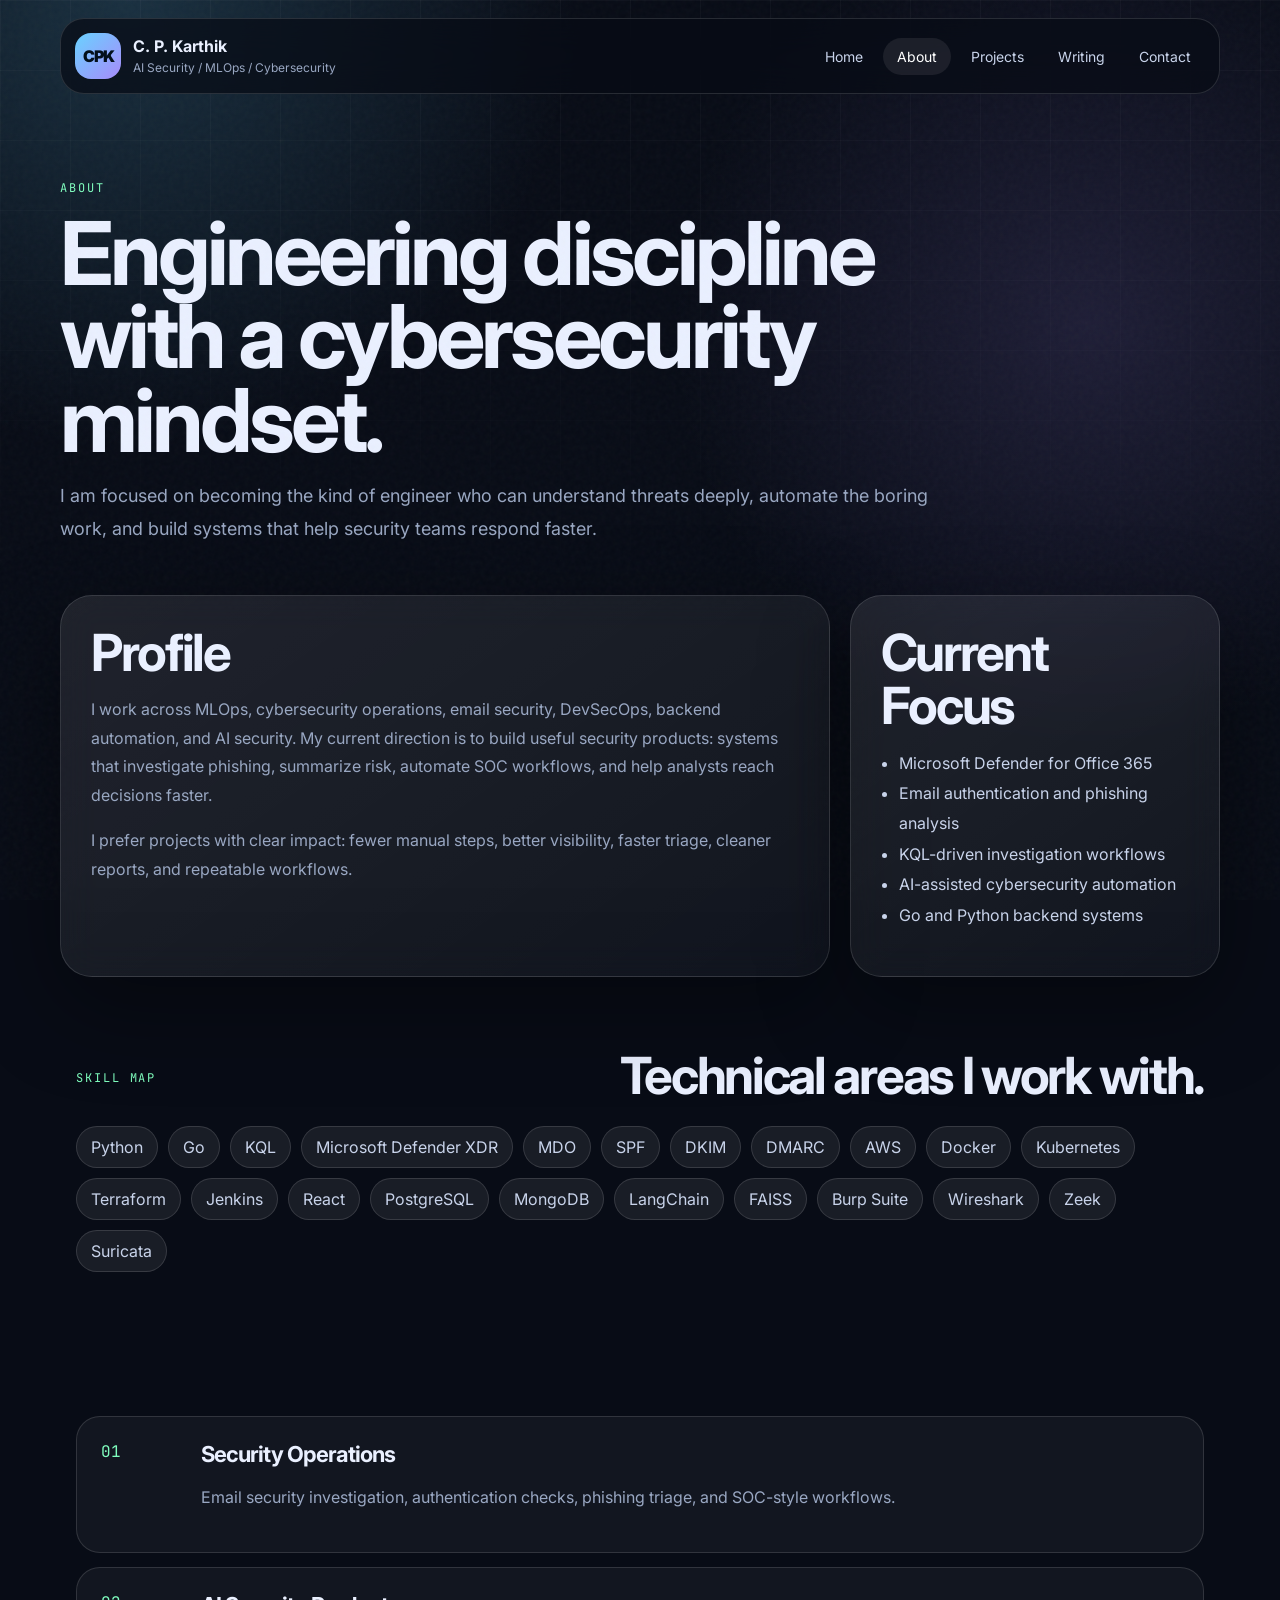
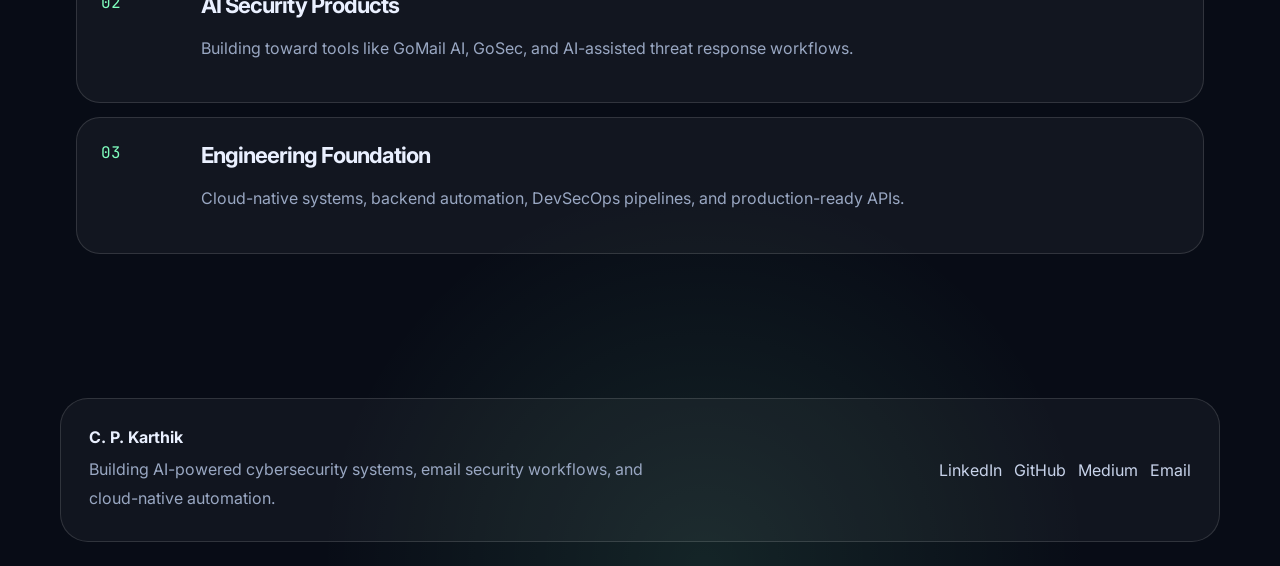
==== pages/about.html @ 5fbe2cfe "Rename about.html to pages/about.html Signed-off-by: karthikkunal <146803976+karthikkunal@users.nore" ====
<!DOCTYPE html>
<html lang="en">
<head>
  <meta charset="UTF-8" />
  <meta name="viewport" content="width=device-width, initial-scale=1.0" />
  <meta name="description" content="About C. P. Karthik: MLOps Engineer, Cybersecurity Analyst, AI Security Builder." />
  <meta name="author" content="C. P. Karthik" />
  <meta name="theme-color" content="#0b1020" />
  <meta property="og:title" content="About | C. P. Karthik" />
  <meta property="og:description" content="About C. P. Karthik: MLOps Engineer, Cybersecurity Analyst, AI Security Builder." />
  <meta property="og:type" content="website" />
  <title>About | C. P. Karthik</title>
  <link rel="preconnect" href="https://fonts.googleapis.com" />
  <link rel="preconnect" href="https://fonts.gstatic.com" crossorigin />
  <link href="https://fonts.googleapis.com/css2?family=Inter:wght@400;500;600;700;800&family=JetBrains+Mono:wght@400;600&display=swap" rel="stylesheet" />
  <link rel="stylesheet" href="../assets/styles.css" />
</head>
<body>
<div class="page-noise"></div>

<header class="site-header">
  <a class="identity" href="../index.html" aria-label="C. P. Karthik home">
    <span class="identity-mark">CPK</span>
    <span>
      <strong>C. P. Karthik</strong>
      <small>AI Security / MLOps / Cybersecurity</small>
    </span>
  </a>
  <button class="menu-btn" id="menuBtn" aria-label="Open navigation">Menu</button>
  <nav class="nav-links" id="navLinks">
    <a class="" href="../index.html">Home</a>
<a class="active" href="about.html">About</a>
<a class="" href="projects.html">Projects</a>
<a class="" href="writing.html">Writing</a>
<a class="" href="contact.html">Contact</a>
  </nav>
</header>

<main class="subpage">
  <section class="page-title">
    <p class="section-tag">About</p>
    <h1>Engineering discipline with a cybersecurity mindset.</h1>
    <p>I am focused on becoming the kind of engineer who can understand threats deeply, automate the boring work, and build systems that help security teams respond faster.</p>
  </section>

  <section class="content-grid">
    <article class="content-card large">
      <h2>Profile</h2>
      <p>I work across MLOps, cybersecurity operations, email security, DevSecOps, backend automation, and AI security. My current direction is to build useful security products: systems that investigate phishing, summarize risk, automate SOC workflows, and help analysts reach decisions faster.</p>
      <p>I prefer projects with clear impact: fewer manual steps, better visibility, faster triage, cleaner reports, and repeatable workflows.</p>
    </article>
    <aside class="content-card">
      <h2>Current Focus</h2>
      <ul class="clean-list">
        <li>Microsoft Defender for Office 365</li>
        <li>Email authentication and phishing analysis</li>
        <li>KQL-driven investigation workflows</li>
        <li>AI-assisted cybersecurity automation</li>
        <li>Go and Python backend systems</li>
      </ul>
    </aside>
  </section>

  <section class="section">
    <div class="section-head">
      <p class="section-tag">Skill map</p>
      <h2>Technical areas I work with.</h2>
    </div>
    <div class="skill-cloud">
      <span>Python</span><span>Go</span><span>KQL</span><span>Microsoft Defender XDR</span><span>MDO</span><span>SPF</span><span>DKIM</span><span>DMARC</span><span>AWS</span><span>Docker</span><span>Kubernetes</span><span>Terraform</span><span>Jenkins</span><span>React</span><span>PostgreSQL</span><span>MongoDB</span><span>LangChain</span><span>FAISS</span><span>Burp Suite</span><span>Wireshark</span><span>Zeek</span><span>Suricata</span>
    </div>
  </section>

  <section class="section timeline">
    <div class="timeline-item">
      <span>01</span>
      <div>
        <h3>Security Operations</h3>
        <p>Email security investigation, authentication checks, phishing triage, and SOC-style workflows.</p>
      </div>
    </div>
    <div class="timeline-item">
      <span>02</span>
      <div>
        <h3>AI Security Products</h3>
        <p>Building toward tools like GoMail AI, GoSec, and AI-assisted threat response workflows.</p>
      </div>
    </div>
    <div class="timeline-item">
      <span>03</span>
      <div>
        <h3>Engineering Foundation</h3>
        <p>Cloud-native systems, backend automation, DevSecOps pipelines, and production-ready APIs.</p>
      </div>
    </div>
  </section>
</main>

<footer class="footer">
  <div>
    <strong>C. P. Karthik</strong>
    <p>Building AI-powered cybersecurity systems, email security workflows, and cloud-native automation.</p>
  </div>
  <div class="footer-links">
    <a href="https://www.linkedin.com/in/c-p-karthik-9128b9252/" target="_blank" rel="noreferrer">LinkedIn</a>
    <a href="https://github.com/karthikkkunal" target="_blank" rel="noreferrer">GitHub</a>
    <a href="https://medium.com/me/stories?tab=posts-published" target="_blank" rel="noreferrer">Medium</a>
    <a href="mailto:karthikkunal1122002@gmail.com">Email</a>
  </div>
</footer>
<script src="../assets/script.js"></script>
</body>
</html>
---- assets/styles.css ----
:root {
  --bg: #080c16;
  --panel: rgba(255,255,255,.055);
  --panel-strong: rgba(255,255,255,.09);
  --line: rgba(255,255,255,.13);
  --text: #eaf0ff;
  --muted: #99a7c2;
  --soft: #c8d3ea;
  --blue: #69d2ff;
  --green: #80ffbf;
  --violet: #a78bfa;
  --shadow: 0 30px 90px rgba(0,0,0,.38);
  --max: 1160px;
}
* { box-sizing: border-box; }
html { scroll-behavior: smooth; }
body {
  margin: 0;
  font-family: Inter, system-ui, -apple-system, BlinkMacSystemFont, "Segoe UI", sans-serif;
  background:
    radial-gradient(circle at 10% 0%, rgba(105,210,255,.18), transparent 28rem),
    radial-gradient(circle at 85% 15%, rgba(167,139,250,.14), transparent 26rem),
    radial-gradient(circle at 55% 100%, rgba(128,255,191,.10), transparent 24rem),
    var(--bg);
  color: var(--text);
  min-height: 100vh;
}
body::before {
  content: "";
  position: fixed;
  inset: 0;
  background-image:
    linear-gradient(rgba(255,255,255,.035) 1px, transparent 1px),
    linear-gradient(90deg, rgba(255,255,255,.035) 1px, transparent 1px);
  background-size: 70px 70px;
  mask-image: linear-gradient(to bottom, rgba(0,0,0,.9), transparent 75%);
  pointer-events: none;
}
.page-noise {
  position: fixed;
  inset: 0;
  opacity: .04;
  background-image: url("data:image/svg+xml,%3Csvg viewBox='0 0 256 256' xmlns='http://www.w3.org/2000/svg'%3E%3Cfilter id='n'%3E%3CfeTurbulence type='fractalNoise' baseFrequency='.7' numOctaves='3' stitchTiles='stitch'/%3E%3C/filter%3E%3Crect width='256' height='256' filter='url(%23n)' opacity='.8'/%3E%3C/svg%3E");
  pointer-events: none;
}
a { color: inherit; text-decoration: none; }
p { color: var(--muted); line-height: 1.8; }
.site-header {
  position: sticky;
  top: 0;
  z-index: 10;
  width: min(var(--max), calc(100% - 32px));
  margin: 18px auto 0;
  display: flex;
  justify-content: space-between;
  align-items: center;
  padding: 14px;
  border: 1px solid var(--line);
  background: rgba(8,12,22,.72);
  backdrop-filter: blur(18px);
  border-radius: 24px;
}
.identity { display: flex; align-items: center; gap: 12px; }
.identity-mark {
  width: 46px; height: 46px; border-radius: 16px;
  display: grid; place-items: center;
  background: linear-gradient(135deg, var(--blue), var(--violet));
  color: #03101b;
  font-weight: 900;
  letter-spacing: -1px;
}
.identity strong { display:block; }
.identity small { color: var(--muted); font-size: 12px; }
.nav-links { display:flex; align-items:center; gap: 6px; }
.nav-links a {
  padding: 10px 14px;
  border-radius: 999px;
  color: var(--soft);
  font-size: 14px;
}
.nav-links a:hover, .nav-links a.active {
  background: rgba(255,255,255,.08);
  color: white;
}
.menu-btn {
  display: none;
  background: var(--panel);
  color: var(--text);
  border: 1px solid var(--line);
  border-radius: 999px;
  padding: 10px 14px;
}
.hero, .section, .subpage {
  width: min(var(--max), calc(100% - 32px));
  margin: 0 auto;
}
.hero {
  min-height: calc(100vh - 90px);
  display:grid;
  grid-template-columns: 1.2fr .8fr;
  gap: 48px;
  align-items:center;
  padding: 80px 0 60px;
}
.kicker, .section-tag, .project-meta {
  font-family: "JetBrains Mono", monospace;
  color: var(--green);
  text-transform: uppercase;
  font-size: 12px;
  letter-spacing: .16em;
}
h1, h2, h3 { margin: 0; letter-spacing: -0.045em; }
h1 { font-size: clamp(42px, 7vw, 88px); line-height: .95; max-width: 900px; }
h2 { font-size: clamp(28px, 4vw, 54px); line-height: 1.03; }
h3 { font-size: 22px; }
.hero-text { font-size: 18px; max-width: 720px; margin: 28px 0; }
.hero-actions { display:flex; flex-wrap:wrap; gap: 12px; margin-top: 28px; }
.btn {
  display:inline-flex;
  align-items:center;
  justify-content:center;
  min-height: 48px;
  padding: 0 18px;
  border: 1px solid var(--line);
  border-radius: 999px;
  color: var(--text);
  background: rgba(255,255,255,.06);
  transition: transform .2s ease, background .2s ease, border-color .2s ease;
}
.btn:hover { transform: translateY(-3px); border-color: rgba(105,210,255,.5); }
.btn.primary {
  background: linear-gradient(135deg, var(--blue), var(--green));
  color: #06101b;
  border: none;
  font-weight: 800;
}
.btn.subtle { color: var(--muted); }
.profile-card, .content-card, .work-card, .project-detail, .writing-card, .contact-main, .recruiter-box, .cta-panel {
  border: 1px solid var(--line);
  background: linear-gradient(145deg, rgba(255,255,255,.09), rgba(255,255,255,.035));
  box-shadow: var(--shadow);
  backdrop-filter: blur(18px);
  border-radius: 32px;
}
.profile-card {
  min-height: 520px;
  padding: 28px;
  position: relative;
  overflow: hidden;
  transform-style: preserve-3d;
}
.profile-card::before {
  content:"";
  position:absolute;
  width: 240px; height: 240px;
  right:-60px; top:-50px;
  background: radial-gradient(circle, rgba(105,210,255,.45), transparent 65%);
}
.profile-orbit {
  position:absolute;
  inset: 80px 38px auto auto;
  width: 210px; height: 210px;
  border: 1px solid rgba(105,210,255,.32);
  border-radius: 50%;
  animation: spin 14s linear infinite;
}
.profile-orbit::before, .profile-orbit::after {
  content:"";
  position:absolute;
  width: 16px; height: 16px; border-radius:50%;
  background: var(--green);
  box-shadow: 0 0 30px var(--green);
}
.profile-orbit::before { left: 20px; top: 20px; }
.profile-orbit::after { right: 16px; bottom: 28px; background: var(--violet); }
@keyframes spin { to { transform: rotate(360deg); } }
.profile-top { display:flex; align-items:center; gap: 14px; position:relative; z-index:1; }
.avatar {
  width: 72px; height:72px; border-radius: 24px;
  display:grid; place-items:center;
  background: linear-gradient(135deg, var(--violet), var(--blue));
  color: #06101b;
  font-size: 32px;
  font-weight: 900;
}
.profile-top p { margin: 4px 0 0; }
.signal-list {
  list-style:none; padding:0; margin: 250px 0 0;
  display:grid; gap: 14px;
  position:relative; z-index:1;
}
.signal-list li {
  display:flex; justify-content:space-between; gap: 16px;
  padding: 16px;
  border: 1px solid var(--line);
  border-radius: 18px;
  background: rgba(0,0,0,.18);
}
.signal-list span { color: var(--muted); }
.signal-list strong { text-align:right; }
.section { padding: 72px 0; }
.split { display:grid; grid-template-columns: .8fr 1.2fr; gap: 34px; }
.intro-grid { display:grid; gap: 16px; }
.intro-grid article {
  padding: 24px;
  border: 1px solid var(--line);
  border-radius: 24px;
  background: rgba(255,255,255,.045);
}
.section-head { display:flex; justify-content:space-between; gap: 20px; align-items:end; margin-bottom: 24px; }
.section-head a { color: var(--blue); }
.featured-grid, .writing-grid {
  display:grid;
  grid-template-columns: repeat(3, 1fr);
  gap: 18px;
}
.work-card, .writing-card {
  padding: 26px;
  min-height: 250px;
  transition: transform .25s ease, border-color .25s ease;
}
.work-card:hover, .writing-card:hover, .project-detail:hover {
  transform: translateY(-6px);
  border-color: rgba(105,210,255,.45);
}
.work-card span, .writing-card span {
  font-family: "JetBrains Mono", monospace;
  color: var(--blue);
}
.work-card p, .writing-card p { margin-top: 18px; }
.proof-strip {
  display:grid;
  grid-template-columns: repeat(4, 1fr);
  gap: 16px;
}
.proof-strip div {
  padding: 22px;
  border: 1px solid var(--line);
  border-radius: 24px;
  background: rgba(255,255,255,.045);
}
.proof-strip strong { display:block; font-size: 32px; }
.proof-strip span { color: var(--muted); }
.cta-panel { padding: 44px; margin-bottom: 72px; }
.subpage { padding: 72px 0; }
.page-title { max-width: 880px; margin-bottom: 50px; }
.page-title p:last-child { font-size: 18px; }
.content-grid, .contact-layout {
  display:grid;
  grid-template-columns: 1.35fr .65fr;
  gap: 20px;
}
.content-card, .contact-main, .recruiter-box { padding: 30px; }
.clean-list, .project-detail ul, .recruiter-box ul {
  padding-left: 18px;
  color: var(--soft);
  line-height: 1.9;
}
.skill-cloud { display:flex; flex-wrap:wrap; gap: 10px; }
.skill-cloud span {
  padding: 10px 14px;
  border-radius: 999px;
  background: rgba(255,255,255,.07);
  border: 1px solid var(--line);
  color: var(--soft);
}
.timeline { display:grid; gap: 14px; }
.timeline-item {
  display:grid;
  grid-template-columns: 80px 1fr;
  gap: 20px;
  padding: 24px;
  border: 1px solid var(--line);
  border-radius: 24px;
  background: rgba(255,255,255,.045);
}
.timeline-item span {
  font-family: "JetBrains Mono", monospace;
  color: var(--green);
}
.project-list { display:grid; gap: 20px; }
.project-detail { padding: 32px; }
.project-detail h2 { margin: 12px 0; }
.project-detail a, .writing-card a { color: var(--blue); font-weight: 700; }
.writing-grid { grid-template-columns: repeat(2, 1fr); }
.contact-links { display:grid; gap: 12px; }
.contact-links a {
  padding: 18px;
  border: 1px solid var(--line);
  border-radius: 18px;
  background: rgba(255,255,255,.045);
}
.contact-links span { display:block; color: var(--muted); margin-bottom: 5px; }
.footer {
  width: min(var(--max), calc(100% - 32px));
  margin: 0 auto 24px;
  padding: 28px;
  border: 1px solid var(--line);
  border-radius: 28px;
  display:flex;
  justify-content:space-between;
  gap: 24px;
  background: rgba(255,255,255,.04);
}
.footer p { margin: 8px 0 0; max-width: 560px; }
.footer-links { display:flex; flex-wrap:wrap; gap: 12px; align-items:center; }
.footer-links a { color: var(--soft); }
.reveal { opacity: 0; transform: translateY(18px); transition: .7s ease; }
.reveal.in { opacity: 1; transform: none; }
@media (max-width: 900px) {
  .menu-btn { display:block; }
  .nav-links {
    position:absolute; top: 74px; left: 0; right: 0;
    margin: 0;
    padding: 14px;
    display:none;
    flex-direction:column;
    background: rgba(8,12,22,.96);
    border: 1px solid var(--line);
    border-radius: 22px;
  }
  .nav-links.open { display:flex; }
  .nav-links a { width:100%; }
  .hero, .split, .content-grid, .contact-layout { grid-template-columns: 1fr; }
  .hero { padding-top: 54px; }
  .profile-card { min-height: 420px; }
  .signal-list { margin-top: 180px; }
  .featured-grid, .writing-grid, .proof-strip { grid-template-columns: 1fr; }
  .section-head { align-items:flex-start; flex-direction:column; }
  .footer { flex-direction:column; }
}
@media (max-width: 560px) {
  h1 { font-size: 40px; }
  h2 { font-size: 30px; }
  .site-header { border-radius: 18px; }
  .identity small { display:none; }
  .profile-card, .content-card, .work-card, .project-detail, .writing-card, .contact-main, .recruiter-box, .cta-panel { border-radius: 22px; }
}
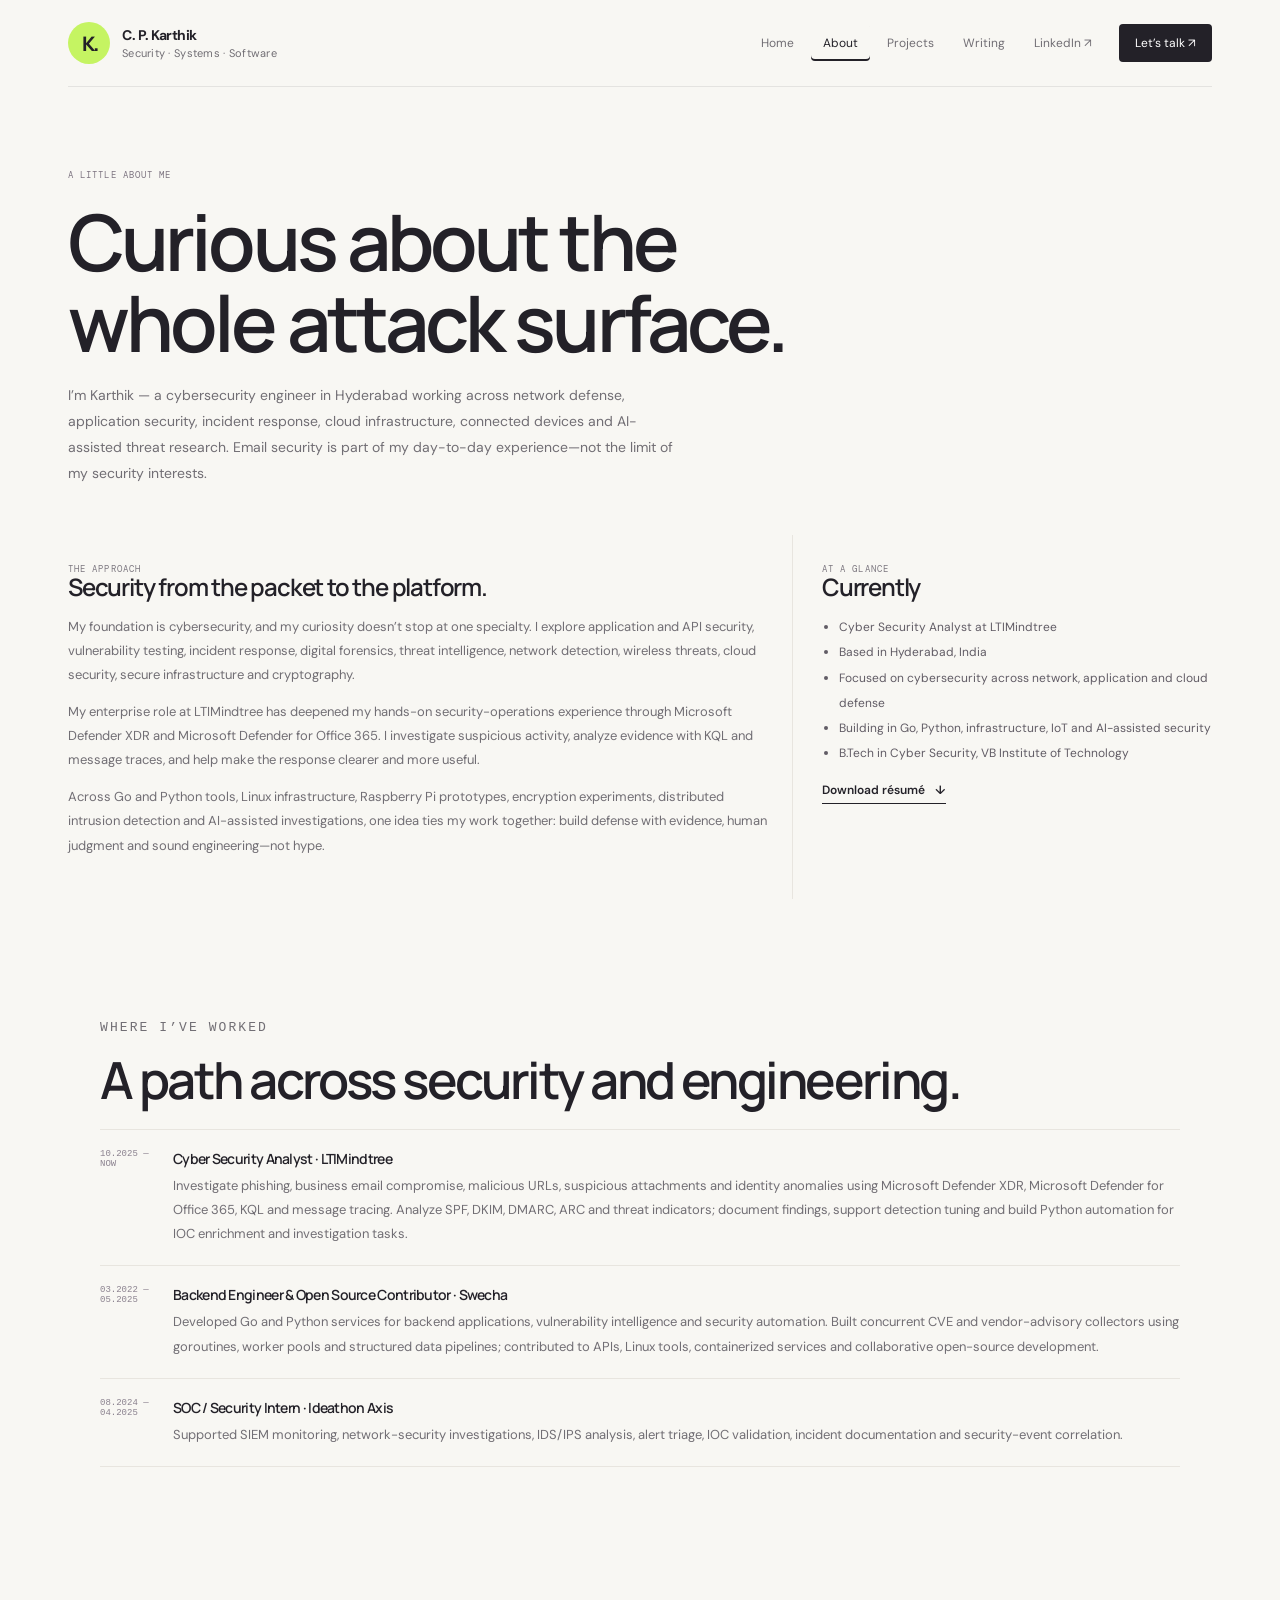
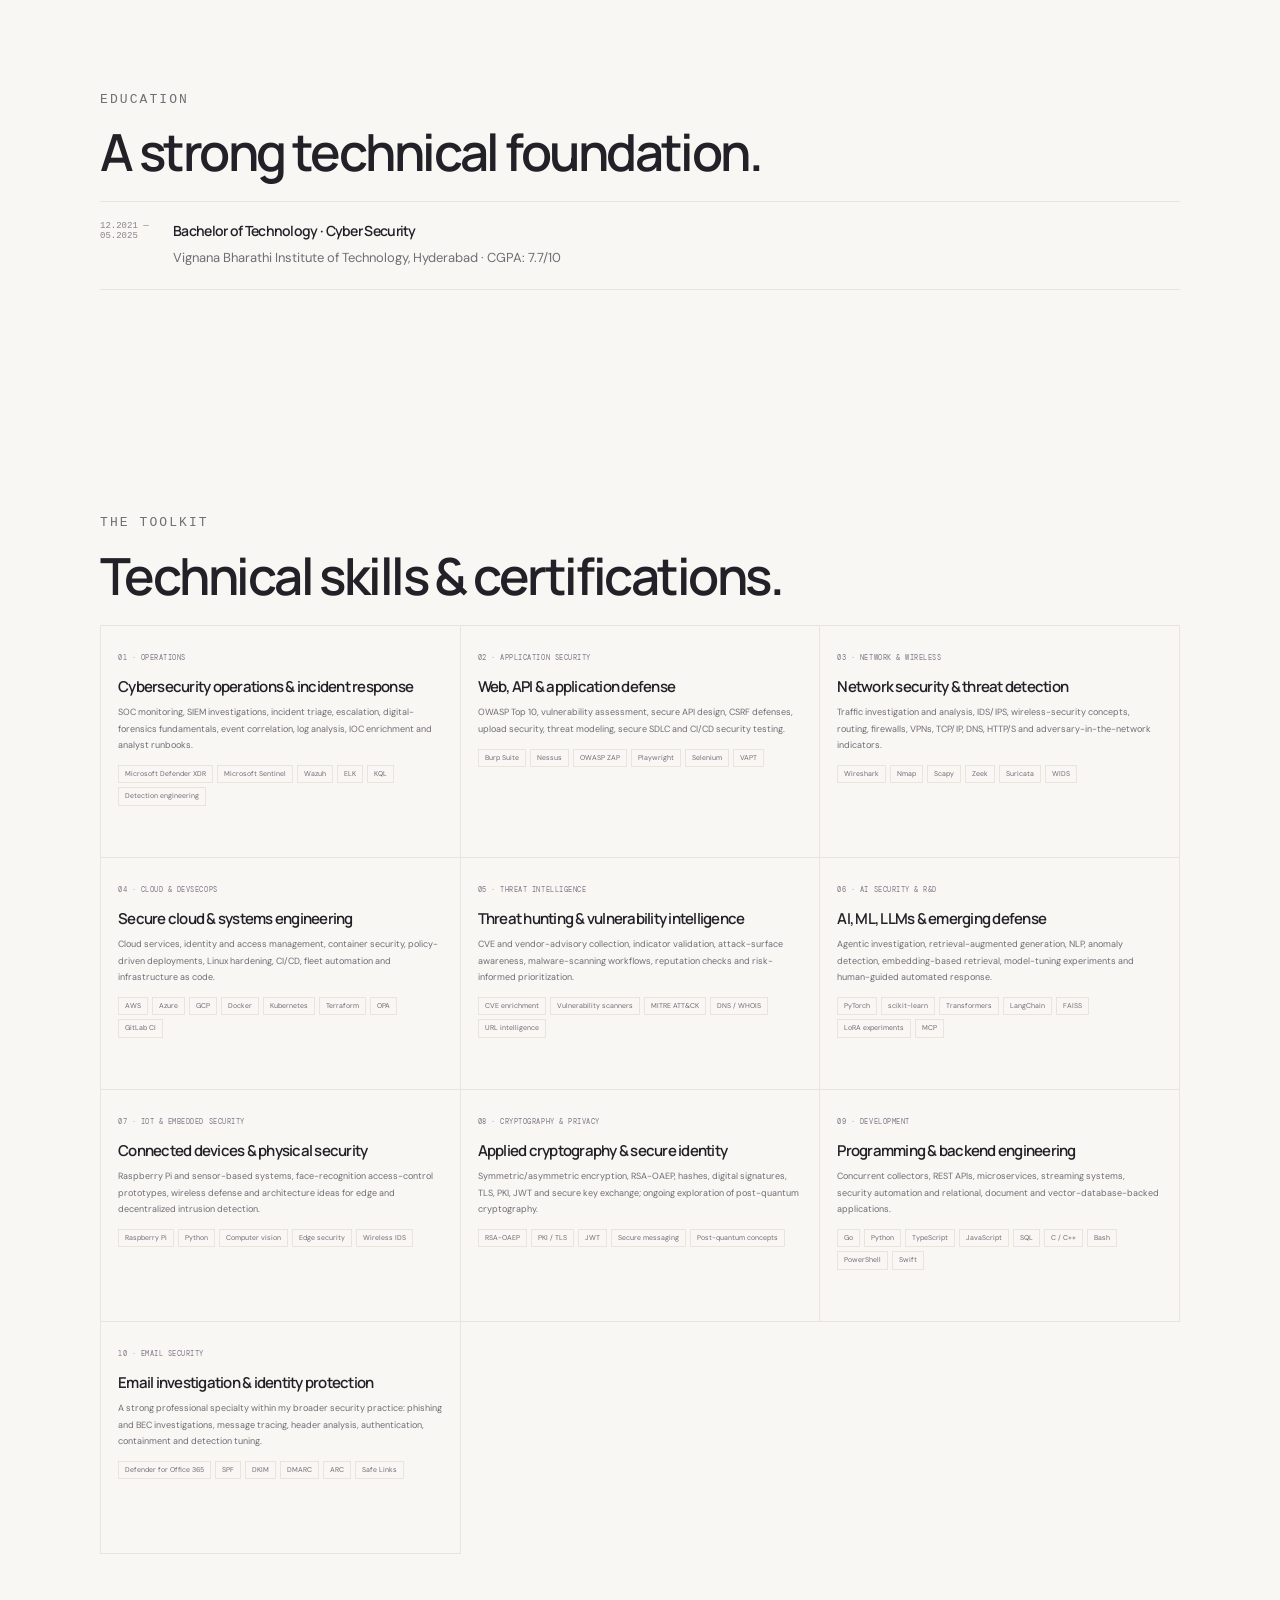
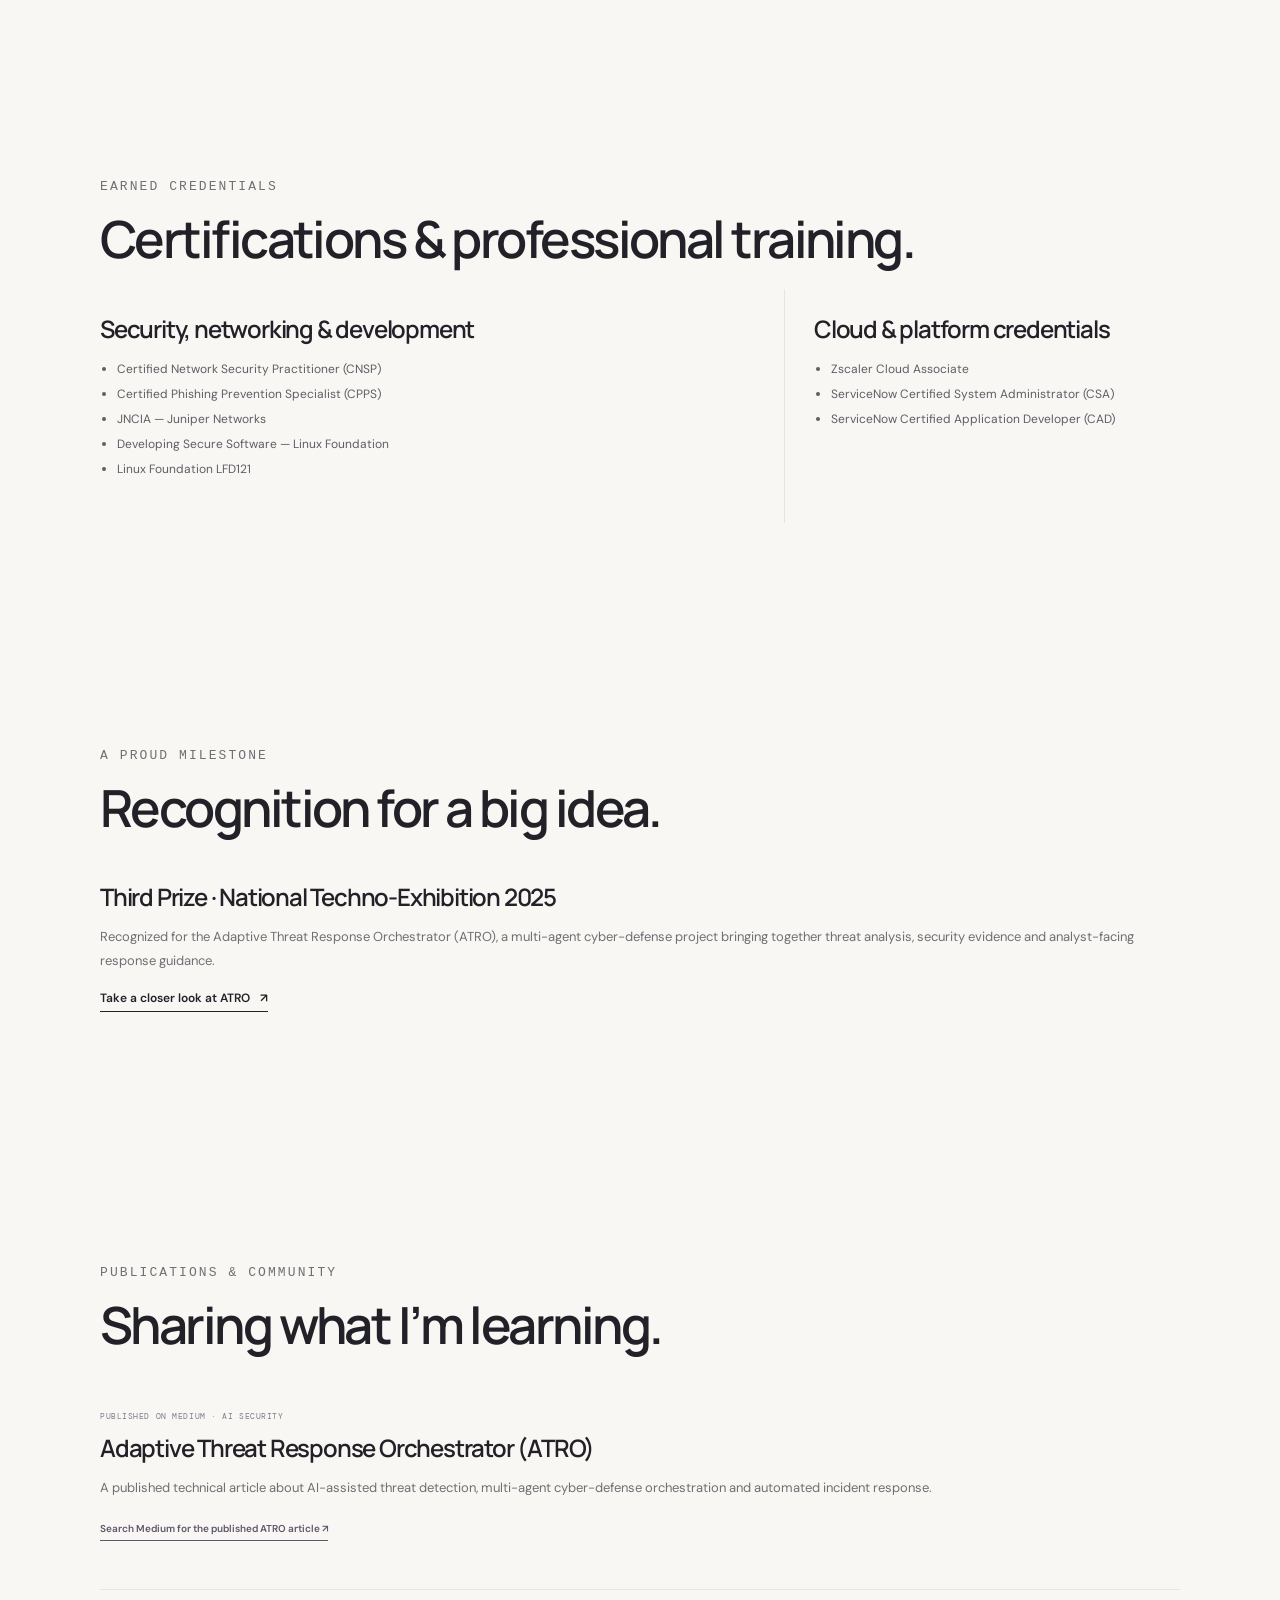
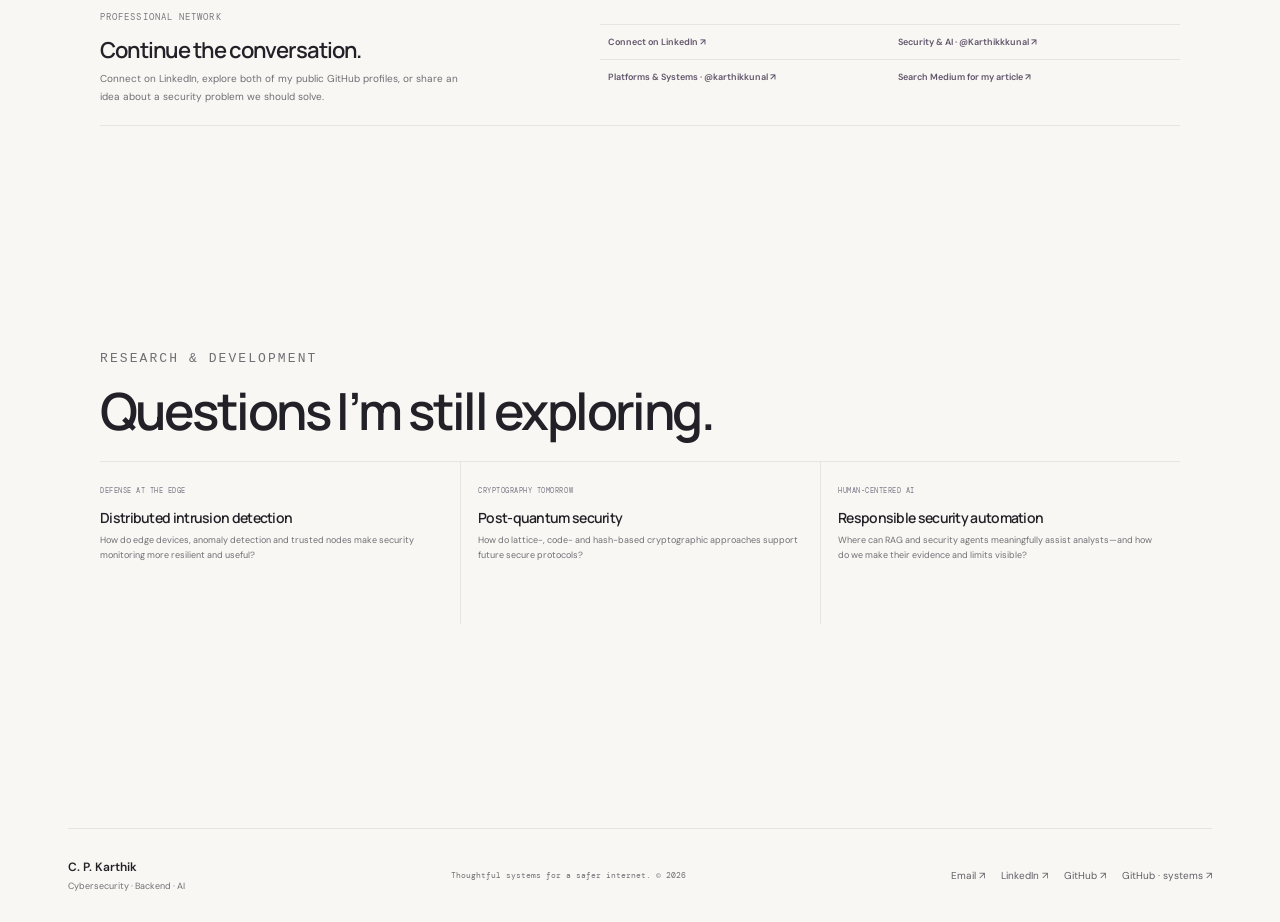
==== commit 65ddc989: "Expand cybersecurity portfolio experience Co-authored-by: Copilot <223556219+Copilot@users.noreply.g" ====
--- a/pages/about.html
+++ b/pages/about.html
@@ -1,113 +1,147 @@
-<!DOCTYPE html>
+<!doctype html>
 <html lang="en">
 <head>
-  <meta charset="UTF-8" />
-  <meta name="viewport" content="width=device-width, initial-scale=1.0" />
-  <meta name="description" content="About C. P. Karthik: MLOps Engineer, Cybersecurity Analyst, AI Security Builder." />
+  <meta charset="utf-8" />
+  <meta name="viewport" content="width=device-width, initial-scale=1" />
+  <meta name="description" content="C. P. Karthik's multidisciplinary cybersecurity experience across network defense, security operations, incident response, AppSec, IoT, cloud, DevSecOps and AI security." />
   <meta name="author" content="C. P. Karthik" />
-  <meta name="theme-color" content="#0b1020" />
+  <meta name="theme-color" content="#f8f7f3" />
   <meta property="og:title" content="About | C. P. Karthik" />
-  <meta property="og:description" content="About C. P. Karthik: MLOps Engineer, Cybersecurity Analyst, AI Security Builder." />
+  <meta property="og:description" content="A broad security toolkit covering cybersecurity operations, penetration testing, application and network defense, IoT, cloud, threat research and AI security." />
   <meta property="og:type" content="website" />
-  <title>About | C. P. Karthik</title>
+  <title>About — C. P. Karthik</title>
   <link rel="preconnect" href="https://fonts.googleapis.com" />
   <link rel="preconnect" href="https://fonts.gstatic.com" crossorigin />
-  <link href="https://fonts.googleapis.com/css2?family=Inter:wght@400;500;600;700;800&family=JetBrains+Mono:wght@400;600&display=swap" rel="stylesheet" />
+  <link href="https://fonts.googleapis.com/css2?family=DM+Mono:wght@400;500&family=DM+Sans:wght@400;500;600;700;800&family=Manrope:wght@400;500;600;700;800&display=swap" rel="stylesheet" />
   <link rel="stylesheet" href="../assets/styles.css" />
+  <link rel="stylesheet" href="../assets/portfolio.css" />
 </head>
 <body>
-<div class="page-noise"></div>
+  <a class="skip-link" href="#main">Skip to content</a>
+  <header class="site-header">
+    <a class="identity" href="../index.html" aria-label="C. P. Karthik, home">
+      <span class="identity-mark">K.</span><span class="identity-copy"><strong>C. P. Karthik</strong><small>Security · Systems · Software</small></span>
+    </a>
+    <button class="menu-btn" id="menuBtn" aria-expanded="false" aria-controls="navLinks" aria-label="Open navigation">Menu <span aria-hidden="true">+</span></button>
+    <nav class="nav-links" id="navLinks" aria-label="Main navigation">
+      <a href="../index.html">Home</a><a class="active" href="about.html" aria-current="page">About</a><a href="projects.html">Projects</a><a href="writing.html">Writing</a><a href="https://www.linkedin.com/in/c-p-karthik-9128b9252/" target="_blank" rel="noreferrer">LinkedIn ↗</a><a class="nav-contact" href="contact.html">Let’s talk <span aria-hidden="true">↗</span></a>
+    </nav>
+  </header>
+  <main class="subpage" id="main">
+    <section class="page-title">
+      <p class="section-tag">A LITTLE ABOUT ME</p>
+      <h1>Curious about the whole attack surface.</h1>
+      <p>I’m Karthik — a cybersecurity engineer in Hyderabad working across network defense, application security, incident response, cloud infrastructure, connected devices and AI-assisted threat research. Email security is part of my day-to-day experience—not the limit of my security interests.</p>
+    </section>
 
-<header class="site-header">
-  <a class="identity" href="../index.html" aria-label="C. P. Karthik home">
-    <span class="identity-mark">CPK</span>
-    <span>
-      <strong>C. P. Karthik</strong>
-      <small>AI Security / MLOps / Cybersecurity</small>
-    </span>
-  </a>
-  <button class="menu-btn" id="menuBtn" aria-label="Open navigation">Menu</button>
-  <nav class="nav-links" id="navLinks">
-    <a class="" href="../index.html">Home</a>
-<a class="active" href="about.html">About</a>
-<a class="" href="projects.html">Projects</a>
-<a class="" href="writing.html">Writing</a>
-<a class="" href="contact.html">Contact</a>
-  </nav>
-</header>
+    <section class="content-grid">
+      <article class="content-card large">
+        <span class="section-number">THE APPROACH</span>
+        <h2>Security from the packet to the platform.</h2>
+        <p>My foundation is cybersecurity, and my curiosity doesn’t stop at one specialty. I explore application and API security, vulnerability testing, incident response, digital forensics, threat intelligence, network detection, wireless threats, cloud security, secure infrastructure and cryptography.</p>
+        <p>My enterprise role at LTIMindtree has deepened my hands-on security-operations experience through Microsoft Defender XDR and Microsoft Defender for Office 365. I investigate suspicious activity, analyze evidence with KQL and message traces, and help make the response clearer and more useful.</p>
+        <p>Across Go and Python tools, Linux infrastructure, Raspberry Pi prototypes, encryption experiments, distributed intrusion detection and AI-assisted investigations, one idea ties my work together: build defense with evidence, human judgment and sound engineering—not hype.</p>
+      </article>
+      <aside class="content-card">
+        <span class="section-number">AT A GLANCE</span>
+        <h2>Currently</h2>
+        <ul class="clean-list">
+          <li>Cyber Security Analyst at LTIMindtree</li>
+          <li>Based in Hyderabad, India</li>
+          <li>Focused on cybersecurity across network, application and cloud defense</li>
+          <li>Building in Go, Python, infrastructure, IoT and AI-assisted security</li>
+          <li>B.Tech in Cyber Security, VB Institute of Technology</li>
+        </ul>
+        <a class="text-link" href="../assets/karthik-cp-karthik-resume.pdf" download>Download résumé <span aria-hidden="true">↓</span></a>
+      </aside>
+    </section>
 
-<main class="subpage">
-  <section class="page-title">
-    <p class="section-tag">About</p>
-    <h1>Engineering discipline with a cybersecurity mindset.</h1>
-    <p>I am focused on becoming the kind of engineer who can understand threats deeply, automate the boring work, and build systems that help security teams respond faster.</p>
-  </section>
+    <section class="section" id="experience">
+      <div class="section-head">
+        <div><p class="section-tag">WHERE I’VE WORKED</p><h2>A path across security and engineering.</h2></div>
+      </div>
+      <div class="timeline">
+        <article class="timeline-item">
+          <span>10.2025 — NOW</span>
+          <div><h3>Cyber Security Analyst · LTIMindtree</h3><p>Investigate phishing, business email compromise, malicious URLs, suspicious attachments and identity anomalies using Microsoft Defender XDR, Microsoft Defender for Office 365, KQL and message tracing. Analyze SPF, DKIM, DMARC, ARC and threat indicators; document findings, support detection tuning and build Python automation for IOC enrichment and investigation tasks.</p></div>
+        </article>
+        <article class="timeline-item">
+          <span>03.2022 — 05.2025</span>
+          <div><h3>Backend Engineer &amp; Open Source Contributor · Swecha</h3><p>Developed Go and Python services for backend applications, vulnerability intelligence and security automation. Built concurrent CVE and vendor-advisory collectors using goroutines, worker pools and structured data pipelines; contributed to APIs, Linux tools, containerized services and collaborative open-source development.</p></div>
+        </article>
+        <article class="timeline-item">
+          <span>08.2024 — 04.2025</span>
+          <div><h3>SOC / Security Intern · Ideathon Axis</h3><p>Supported SIEM monitoring, network-security investigations, IDS/IPS analysis, alert triage, IOC validation, incident documentation and security-event correlation.</p></div>
+        </article>
+      </div>
+    </section>
 
-  <section class="content-grid">
-    <article class="content-card large">
-      <h2>Profile</h2>
-      <p>I work across MLOps, cybersecurity operations, email security, DevSecOps, backend automation, and AI security. My current direction is to build useful security products: systems that investigate phishing, summarize risk, automate SOC workflows, and help analysts reach decisions faster.</p>
-      <p>I prefer projects with clear impact: fewer manual steps, better visibility, faster triage, cleaner reports, and repeatable workflows.</p>
-    </article>
-    <aside class="content-card">
-      <h2>Current Focus</h2>
-      <ul class="clean-list">
-        <li>Microsoft Defender for Office 365</li>
-        <li>Email authentication and phishing analysis</li>
-        <li>KQL-driven investigation workflows</li>
-        <li>AI-assisted cybersecurity automation</li>
-        <li>Go and Python backend systems</li>
-      </ul>
-    </aside>
-  </section>
+    <section class="section" id="education">
+      <div class="section-head"><div><p class="section-tag">EDUCATION</p><h2>A strong technical foundation.</h2></div></div>
+      <div class="timeline">
+        <article class="timeline-item">
+          <span>12.2021 — 05.2025</span>
+          <div><h3>Bachelor of Technology · Cyber Security</h3><p>Vignana Bharathi Institute of Technology, Hyderabad · CGPA: 7.7/10</p></div>
+        </article>
+      </div>
+    </section>
 
-  <section class="section">
-    <div class="section-head">
-      <p class="section-tag">Skill map</p>
-      <h2>Technical areas I work with.</h2>
-    </div>
-    <div class="skill-cloud">
-      <span>Python</span><span>Go</span><span>KQL</span><span>Microsoft Defender XDR</span><span>MDO</span><span>SPF</span><span>DKIM</span><span>DMARC</span><span>AWS</span><span>Docker</span><span>Kubernetes</span><span>Terraform</span><span>Jenkins</span><span>React</span><span>PostgreSQL</span><span>MongoDB</span><span>LangChain</span><span>FAISS</span><span>Burp Suite</span><span>Wireshark</span><span>Zeek</span><span>Suricata</span>
-    </div>
-  </section>
+    <section class="section" id="skills">
+      <div class="section-head"><div><p class="section-tag">THE TOOLKIT</p><h2>Technical skills &amp; certifications.</h2></div></div>
+      <div class="skills-matrix">
+        <article class="skill-card"><span>01 · OPERATIONS</span><h3>Cybersecurity operations &amp; incident response</h3><p>SOC monitoring, SIEM investigations, incident triage, escalation, digital-forensics fundamentals, event correlation, log analysis, IOC enrichment and analyst runbooks.</p><div class="skill-tags"><i>Microsoft Defender XDR</i><i>Microsoft Sentinel</i><i>Wazuh</i><i>ELK</i><i>KQL</i><i>Detection engineering</i></div></article>
+        <article class="skill-card"><span>02 · APPLICATION SECURITY</span><h3>Web, API &amp; application defense</h3><p>OWASP Top 10, vulnerability assessment, secure API design, CSRF defenses, upload security, threat modeling, secure SDLC and CI/CD security testing.</p><div class="skill-tags"><i>Burp Suite</i><i>Nessus</i><i>OWASP ZAP</i><i>Playwright</i><i>Selenium</i><i>VAPT</i></div></article>
+        <article class="skill-card"><span>03 · NETWORK &amp; WIRELESS</span><h3>Network security &amp; threat detection</h3><p>Traffic investigation and analysis, IDS/IPS, wireless-security concepts, routing, firewalls, VPNs, TCP/IP, DNS, HTTP/S and adversary-in-the-network indicators.</p><div class="skill-tags"><i>Wireshark</i><i>Nmap</i><i>Scapy</i><i>Zeek</i><i>Suricata</i><i>WIDS</i></div></article>
+        <article class="skill-card"><span>04 · CLOUD &amp; DEVSECOPS</span><h3>Secure cloud &amp; systems engineering</h3><p>Cloud services, identity and access management, container security, policy-driven deployments, Linux hardening, CI/CD, fleet automation and infrastructure as code.</p><div class="skill-tags"><i>AWS</i><i>Azure</i><i>GCP</i><i>Docker</i><i>Kubernetes</i><i>Terraform</i><i>OPA</i><i>GitLab CI</i></div></article>
+        <article class="skill-card"><span>05 · THREAT INTELLIGENCE</span><h3>Threat hunting &amp; vulnerability intelligence</h3><p>CVE and vendor-advisory collection, indicator validation, attack-surface awareness, malware-scanning workflows, reputation checks and risk-informed prioritization.</p><div class="skill-tags"><i>CVE enrichment</i><i>Vulnerability scanners</i><i>MITRE ATT&amp;CK</i><i>DNS / WHOIS</i><i>URL intelligence</i></div></article>
+        <article class="skill-card"><span>06 · AI SECURITY &amp; R&amp;D</span><h3>AI, ML, LLMs &amp; emerging defense</h3><p>Agentic investigation, retrieval-augmented generation, NLP, anomaly detection, embedding-based retrieval, model-tuning experiments and human-guided automated response.</p><div class="skill-tags"><i>PyTorch</i><i>scikit-learn</i><i>Transformers</i><i>LangChain</i><i>FAISS</i><i>LoRA experiments</i><i>MCP</i></div></article>
+        <article class="skill-card"><span>07 · IOT &amp; EMBEDDED SECURITY</span><h3>Connected devices &amp; physical security</h3><p>Raspberry Pi and sensor-based systems, face-recognition access-control prototypes, wireless defense and architecture ideas for edge and decentralized intrusion detection.</p><div class="skill-tags"><i>Raspberry Pi</i><i>Python</i><i>Computer vision</i><i>Edge security</i><i>Wireless IDS</i></div></article>
+        <article class="skill-card"><span>08 · CRYPTOGRAPHY &amp; PRIVACY</span><h3>Applied cryptography &amp; secure identity</h3><p>Symmetric/asymmetric encryption, RSA-OAEP, hashes, digital signatures, TLS, PKI, JWT and secure key exchange; ongoing exploration of post-quantum cryptography.</p><div class="skill-tags"><i>RSA-OAEP</i><i>PKI / TLS</i><i>JWT</i><i>Secure messaging</i><i>Post-quantum concepts</i></div></article>
+        <article class="skill-card"><span>09 · DEVELOPMENT</span><h3>Programming &amp; backend engineering</h3><p>Concurrent collectors, REST APIs, microservices, streaming systems, security automation and relational, document and vector-database-backed applications.</p><div class="skill-tags"><i>Go</i><i>Python</i><i>TypeScript</i><i>JavaScript</i><i>SQL</i><i>C / C++</i><i>Bash</i><i>PowerShell</i><i>Swift</i></div></article>
+        <article class="skill-card"><span>10 · EMAIL SECURITY</span><h3>Email investigation &amp; identity protection</h3><p>A strong professional specialty within my broader security practice: phishing and BEC investigations, message tracing, header analysis, authentication, containment and detection tuning.</p><div class="skill-tags"><i>Defender for Office 365</i><i>SPF</i><i>DKIM</i><i>DMARC</i><i>ARC</i><i>Safe Links</i></div></article>
+      </div>
+    </section>
 
-  <section class="section timeline">
-    <div class="timeline-item">
-      <span>01</span>
-      <div>
-        <h3>Security Operations</h3>
-        <p>Email security investigation, authentication checks, phishing triage, and SOC-style workflows.</p>
+    <section class="section" id="certifications">
+      <div class="section-head"><div><p class="section-tag">EARNED CREDENTIALS</p><h2>Certifications &amp; professional training.</h2></div></div>
+      <div class="content-grid">
+        <article class="content-card"><h2>Security, networking &amp; development</h2><ul class="clean-list"><li>Certified Network Security Practitioner (CNSP)</li><li>Certified Phishing Prevention Specialist (CPPS)</li><li>JNCIA — Juniper Networks</li><li>Developing Secure Software — Linux Foundation</li><li>Linux Foundation LFD121</li></ul></article>
+        <article class="content-card"><h2>Cloud &amp; platform credentials</h2><ul class="clean-list"><li>Zscaler Cloud Associate</li><li>ServiceNow Certified System Administrator (CSA)</li><li>ServiceNow Certified Application Developer (CAD)</li></ul></article>
       </div>
-    </div>
-    <div class="timeline-item">
-      <span>02</span>
-      <div>
-        <h3>AI Security Products</h3>
-        <p>Building toward tools like GoMail AI, GoSec, and AI-assisted threat response workflows.</p>
+    </section>
+
+    <section class="section" id="recognition">
+      <div class="section-head"><div><p class="section-tag">A PROUD MILESTONE</p><h2>Recognition for a big idea.</h2></div></div>
+      <article class="content-card">
+        <h2>Third Prize · National Techno-Exhibition 2025</h2>
+        <p>Recognized for the Adaptive Threat Response Orchestrator (ATRO), a multi-agent cyber-defense project bringing together threat analysis, security evidence and analyst-facing response guidance.</p>
+        <a class="text-link" href="projects.html#atro">Take a closer look at ATRO <span aria-hidden="true">↗</span></a>
+      </article>
+    </section>
+
+    <section class="section publication-section">
+      <div class="section-head"><div><p class="section-tag">PUBLICATIONS &amp; COMMUNITY</p><h2>Sharing what I’m learning.</h2></div></div>
+      <article class="content-card publication-card">
+        <span class="publication-meta">PUBLISHED ON MEDIUM · AI SECURITY</span>
+        <h2>Adaptive Threat Response Orchestrator (ATRO)</h2>
+        <p>A published technical article about AI-assisted threat detection, multi-agent cyber-defense orchestration and automated incident response.</p>
+        <a class="text-link" href="https://medium.com/search?q=Adaptive%20Threat%20Response%20Orchestrator" target="_blank" rel="noreferrer">Search Medium for the published ATRO article <span aria-hidden="true">↗</span></a>
+      </article>
+      <div class="about-network">
+        <div><span class="section-number">PROFESSIONAL NETWORK</span><h3>Continue the conversation.</h3><p>Connect on LinkedIn, explore both of my public GitHub profiles, or share an idea about a security problem we should solve.</p></div>
+        <div class="about-network-links"><a href="https://www.linkedin.com/in/c-p-karthik-9128b9252/" target="_blank" rel="noreferrer">Connect on LinkedIn ↗</a><a href="https://github.com/Karthikkkunal" target="_blank" rel="noreferrer">Security &amp; AI · @Karthikkkunal ↗</a><a href="https://github.com/karthikkunal" target="_blank" rel="noreferrer">Platforms &amp; Systems · @karthikkunal ↗</a><a href="https://medium.com/search?q=Adaptive%20Threat%20Response%20Orchestrator" target="_blank" rel="noreferrer">Search Medium for my article ↗</a></div>
       </div>
-    </div>
-    <div class="timeline-item">
-      <span>03</span>
-      <div>
-        <h3>Engineering Foundation</h3>
-        <p>Cloud-native systems, backend automation, DevSecOps pipelines, and production-ready APIs.</p>
-      </div>
-    </div>
-  </section>
-</main>
+    </section>
 
-<footer class="footer">
-  <div>
-    <strong>C. P. Karthik</strong>
-    <p>Building AI-powered cybersecurity systems, email security workflows, and cloud-native automation.</p>
-  </div>
-  <div class="footer-links">
-    <a href="https://www.linkedin.com/in/c-p-karthik-9128b9252/" target="_blank" rel="noreferrer">LinkedIn</a>
-    <a href="https://github.com/karthikkkunal" target="_blank" rel="noreferrer">GitHub</a>
-    <a href="https://medium.com/me/stories?tab=posts-published" target="_blank" rel="noreferrer">Medium</a>
-    <a href="mailto:karthikkunal1122002@gmail.com">Email</a>
-  </div>
-</footer>
-<script src="../assets/script.js"></script>
+    <section class="section research-about" id="research">
+      <div class="section-head"><div><p class="section-tag">RESEARCH &amp; DEVELOPMENT</p><h2>Questions I’m still exploring.</h2></div></div>
+      <div class="research-about-grid"><article><span>DEFENSE AT THE EDGE</span><h3>Distributed intrusion detection</h3><p>How do edge devices, anomaly detection and trusted nodes make security monitoring more resilient and useful?</p></article><article><span>CRYPTOGRAPHY TOMORROW</span><h3>Post-quantum security</h3><p>How do lattice-, code- and hash-based cryptographic approaches support future secure protocols?</p></article><article><span>HUMAN-CENTERED AI</span><h3>Responsible security automation</h3><p>Where can RAG and security agents meaningfully assist analysts—and how do we make their evidence and limits visible?</p></article></div>
+    </section>
+  </main>
+  <footer class="footer">
+    <a class="footer-name" href="../index.html">C. P. Karthik <span>Cybersecurity · Backend · AI</span></a><span class="footer-note">Thoughtful systems for a safer internet. © <span class="current-year">2026</span></span>
+    <div class="footer-links"><a href="mailto:karthikkunal1122002@gmail.com">Email ↗</a><a href="https://www.linkedin.com/in/c-p-karthik-9128b9252/" target="_blank" rel="noreferrer">LinkedIn ↗</a><a href="https://github.com/Karthikkkunal" target="_blank" rel="noreferrer">GitHub ↗</a><a href="https://github.com/karthikkunal" target="_blank" rel="noreferrer">GitHub · systems ↗</a></div>
+  </footer>
+  <script src="../assets/script.js"></script>
 </body>
 </html>
--- a/assets/portfolio.css
+++ b/assets/portfolio.css
@@ -0,0 +1,744 @@
+:root {
+  --canvas: #f8f7f3;
+  --paper: #fff;
+  --ink: #232128;
+  --muted-ink: #716e74;
+  --line: #e8e5df;
+  --accent: #c5f462;
+  --aubergine: #282330;
+  --lavender: #ded4ef;
+  --page-width: 1144px;
+}
+
+html { scroll-behavior: smooth; scroll-padding-top: 100px; }
+body {
+  background: var(--canvas);
+  color: var(--ink);
+  font-family: "DM Sans", "Manrope", sans-serif;
+}
+body::before, .page-noise { display: none; }
+::selection { background: var(--accent); color: var(--ink); }
+a { color: inherit; }
+.skip-link {
+  position: fixed;
+  z-index: 20;
+  top: 12px;
+  left: 12px;
+  padding: 12px 16px;
+  background: var(--accent);
+  color: var(--ink);
+  transform: translateY(-160%);
+}
+.skip-link:focus { transform: translateY(0); }
+.site-header {
+  width: min(var(--page-width), calc(100% - 64px));
+  min-height: 86px;
+  margin: 0 auto;
+  padding: 0;
+  position: sticky;
+  border: 0;
+  border-radius: 0;
+  background: var(--canvas);
+  box-shadow: 0 1px 0 rgb(35 33 40 / 9%);
+  backdrop-filter: none;
+}
+.identity { gap: 12px; }
+.identity-mark {
+  display: grid;
+  width: 42px;
+  height: 42px;
+  place-items: center;
+  border-radius: 50%;
+  background: var(--accent);
+  color: var(--ink);
+  font-family: "Manrope", sans-serif;
+  font-size: 20px;
+  font-weight: 800;
+  letter-spacing: -2px;
+}
+.identity-copy { display: grid; gap: 2px; }
+.identity strong { color: var(--ink); font-size: 14px; letter-spacing: -.035em; }
+.identity small { color: var(--muted-ink); font-size: 11px; letter-spacing: .025em; }
+.nav-links { gap: 5px; }
+.nav-links a {
+  padding: 10px 12px;
+  border-radius: 4px;
+  color: var(--muted-ink);
+  font-size: 12px;
+  transition: color .2s ease, background .2s ease;
+}
+.nav-links a:hover, .nav-links a.active {
+  background: transparent;
+  color: var(--ink);
+}
+.nav-links a.active { box-shadow: inset 0 -2px var(--ink); }
+.nav-links a.nav-contact { margin-left: 10px; padding: 11px 16px; background: var(--ink); color: #fff; }
+.nav-links a.nav-contact:hover { background: #51484f; color: #fff; }
+.menu-btn {
+  border-color: var(--line);
+  border-radius: 4px;
+  background: transparent;
+  color: var(--ink);
+  font-size: 12px;
+}
+.menu-btn span { margin-left: 8px; color: var(--muted-ink); }
+.home-page .hero {
+  display: block;
+  width: 100%;
+  min-height: min(710px, calc(100vh - 86px));
+  margin: 0;
+  padding: 0 max(32px, calc((100% - var(--page-width)) / 2));
+  background: var(--aubergine);
+  color: #fff;
+}
+.hero-inner {
+  display: grid;
+  width: 100%;
+  max-width: var(--page-width);
+  min-height: min(710px, calc(100vh - 86px));
+  margin: 0 auto;
+  position: relative;
+  grid-template-columns: .99fr 1.01fr;
+  grid-template-rows: 1fr auto;
+  align-items: center;
+  gap: 24px 45px;
+  padding: 58px 0 30px;
+}
+.hero-copy { position: relative; z-index: 2; max-width: 570px; }
+.eyebrow, .section-number, .experience-date, .project-category, .project-visual,
+.intro-coordinate, .toolkit-index, .art-index, .art-label, .footer-note,
+.experience-row h3, .mail-field span, .mail-window-head, .mail-verdict,
+.hunt-chart, .hunt-window > span, .hunt-window small, .go-terminal {
+  font-family: "DM Mono", monospace;
+}
+.eyebrow {
+  display: flex;
+  align-items: center;
+  gap: 10px;
+  margin: 0 0 32px;
+  color: rgb(255 255 255 / 70%);
+  font-size: 10px;
+  letter-spacing: .11em;
+  text-transform: uppercase;
+}
+.availability-dot, .mail-window-head .mail-alert::before {
+  display: inline-block;
+  width: 7px;
+  height: 7px;
+  border-radius: 50%;
+  background: var(--accent);
+}
+.hero h1, .section h2, .experience-section h2, .closing-section h2 {
+  font-family: "Manrope", "DM Sans", sans-serif;
+  font-weight: 500;
+  letter-spacing: -.065em;
+}
+.hero h1 { max-width: 640px; font-size: clamp(43px, 5.4vw, 69px); line-height: 1.075; }
+.hero h1 span { color: var(--accent); }
+.hero-text { max-width: 410px; margin: 24px 0 0; color: rgb(255 255 255 / 72%); font-size: 16px; line-height: 1.85; }
+.hero-actions { align-items: center; gap: 23px; margin: 30px 0 0; }
+.btn {
+  min-height: 49px;
+  padding: 0 18px;
+  border: 1px solid var(--line);
+  border-radius: 3px;
+  background: transparent;
+  color: var(--ink);
+  font-size: 12px;
+  font-weight: 600;
+  transition: background .2s, color .2s, border .2s, transform .2s;
+}
+.btn:hover { border-color: var(--ink); background: var(--ink); color: #fff; transform: translateY(-2px); }
+.btn.primary { gap: 18px; border-color: var(--accent); background: var(--accent); color: var(--ink); }
+.btn.primary:hover { border-color: #d9ff85; background: #d9ff85; color: var(--ink); }
+.text-link { display: inline-flex; gap: 10px; align-items: center; padding: 0 0 5px; border-bottom: 1px solid currentcolor; color: var(--ink); font-size: 12px; font-weight: 600; }
+.text-link span { transition: transform .2s; }
+.text-link:hover span { transform: translate(3px, -2px); }
+.hero-resume { border-bottom-color: rgb(255 255 255 / 38%); color: #fff; }
+.hero-footnote { display: flex; align-items: center; gap: 11px; margin-top: 59px; color: rgb(255 255 255 / 55%); font-size: 10px; letter-spacing: .04em; }
+.hero-footnote-divider { width: 25px; height: 1px; background: rgb(255 255 255 / 35%); }
+.hero-art {
+  position: relative;
+  display: grid;
+  width: min(100%, 508px);
+  aspect-ratio: 1 / .87;
+  place-self: center end;
+  overflow: hidden;
+  background: #a79db7;
+  isolation: isolate;
+}
+.hero-art::after { position: absolute; z-index: -1; inset: 0; background: linear-gradient(140deg, transparent 45%, rgb(38 31 47 / 17%)); content: ""; }
+.art-grid {
+  position: absolute;
+  inset: 0;
+  opacity: .15;
+  background-image: linear-gradient(rgb(35 33 40 / 26%) 1px, transparent 1px), linear-gradient(90deg, rgb(35 33 40 / 26%) 1px, transparent 1px);
+  background-size: 36px 36px;
+}
+.art-ring, .art-orbit { position: absolute; top: 50%; left: 50%; border-radius: 50%; transform: translate(-50%, -50%); }
+.art-ring { border: 1px solid rgb(255 255 255 / 29%); }
+.art-ring-one { width: 68%; aspect-ratio: 1; }
+.art-ring-two { width: 46%; aspect-ratio: 1; border-color: rgb(35 33 40 / 22%); }
+.art-orbit { z-index: 1; width: 73%; aspect-ratio: 1; border: 1px solid rgb(255 255 255 / 73%); transform: translate(-50%, -50%) rotate(-36deg) scaleY(.32); }
+.art-orbit-two { width: 78%; transform: translate(-50%, -50%) rotate(54deg) scaleY(.32); border-color: var(--accent); }
+.art-orbit-three { width: 68%; transform: translate(-50%, -50%) rotate(90deg) scaleY(.32); border-color: rgb(35 33 40 / 55%); }
+.art-center {
+  position: absolute;
+  top: 50%;
+  left: 50%;
+  z-index: 2;
+  display: grid;
+  width: 96px;
+  height: 96px;
+  place-content: center;
+  border-radius: 50%;
+  background: var(--accent);
+  color: var(--ink);
+  font-family: "Manrope", sans-serif;
+  font-size: 38px;
+  font-weight: 700;
+  letter-spacing: -.09em;
+  transform: translate(-50%, -50%);
+}
+.art-center span { display: inline; color: #766b82; }
+.art-label, .art-index { position: absolute; color: var(--ink); font-size: 8px; letter-spacing: .12em; }
+.art-label-top { top: 22px; left: 23px; display: flex; align-items: center; gap: 8px; }
+.art-label-top i { width: 7px; height: 7px; border-radius: 50%; background: var(--accent); }
+.art-label-side { right: 19px; top: 50%; writing-mode: vertical-rl; transform: translateY(-50%); }
+.art-index { bottom: 20px; left: 23px; line-height: 1.9; }
+.art-corner { position: absolute; right: 22px; bottom: 22px; width: 12px; height: 12px; border-right: 1px solid var(--ink); border-bottom: 1px solid var(--ink); }
+.scroll-cue { grid-column: 1 / -1; display: flex; width: fit-content; align-items: center; gap: 9px; color: rgb(255 255 255 / 61%); font-size: 10px; }
+.scroll-cue > span { color: var(--accent); font-size: 15px; }
+.ticker { overflow: hidden; background: var(--accent); color: var(--ink); }
+.ticker-track { display: flex; width: max-content; align-items: center; gap: 29px; padding: 15px 0; animation: ticker-slide 35s linear infinite; }
+.ticker-track span { font-family: "DM Mono", monospace; font-size: 9px; letter-spacing: .12em; }
+.ticker-track i { font-size: 13px; font-style: normal; }
+@keyframes ticker-slide { to { transform: translateX(-50%); } }
+.section { width: min(var(--page-width), calc(100% - 64px)); padding: 104px 0; margin: 0 auto; }
+.section-number { display: block; color: #7d7880; font-size: 9px; letter-spacing: .12em; }
+.intro-label { display: flex; justify-content: space-between; align-items: center; gap: 15px; }
+.intro-coordinate { color: #8d8890; font-size: 9px; letter-spacing: .08em; }
+.intro-layout { display: grid; grid-template-columns: 1.05fr .8fr; align-items: start; gap: 55px; padding: 42px 0 63px; }
+.intro-layout h2, .section-heading h2, .toolkit-heading h2 { font-size: clamp(40px, 5.1vw, 65px); line-height: 1.1; }
+.intro-layout h2 span, .section-heading h2 span, .toolkit-heading h2 span { color: #93889b; }
+.intro-copy { max-width: 423px; }
+.intro-copy p { color: var(--muted-ink); font-size: 14px; line-height: 1.85; }
+.intro-copy p.intro-lede { margin-top: 0; color: var(--ink); font-size: 18px; line-height: 1.6; }
+.intro-copy .text-link { margin-top: 16px; }
+.expertise-strip { display: grid; grid-template-columns: repeat(3, 1fr); border-top: 1px solid var(--line); border-bottom: 1px solid var(--line); }
+.expertise-strip > div { min-height: 155px; padding: 21px 22px 22px 0; }
+.expertise-strip > div + div { padding-left: 25px; border-left: 1px solid var(--line); }
+.expertise-number { display: block; margin-bottom: 16px; color: #87818a; font-family: "DM Mono", monospace; font-size: 9px; }
+.expertise-strip strong { font-size: 14px; font-weight: 600; }
+.expertise-strip p { margin: 7px 0 0; color: var(--muted-ink); font-size: 11px; line-height: 1.7; }
+.work-section { padding-top: 62px; padding-bottom: 108px; }
+.section-heading { display: flex; justify-content: space-between; align-items: end; gap: 30px; margin-bottom: 42px; }
+.section-heading h2 { margin-top: 16px; }
+.section-heading > .text-link { margin-bottom: 8px; }
+.projects-grid { display: grid; grid-template-columns: repeat(2, minmax(0, 1fr)); gap: 47px 22px; }
+.project-card { position: relative; display: block; min-width: 0; }
+.project-visual {
+  position: relative;
+  display: flex;
+  width: 100%;
+  aspect-ratio: 1.44;
+  overflow: hidden;
+  align-items: center;
+  justify-content: center;
+}
+.atro-visual { background: #e4dbee; color: #292430; }
+.visual-topline, .visual-caption, .hunt-tag, .hunt-index, .mail-tag, .go-tag {
+  position: absolute;
+  font-size: 8px;
+  letter-spacing: .1em;
+}
+.visual-topline { top: 19px; left: 19px; right: 19px; display: flex; justify-content: space-between; font-size: 7px; }
+.visual-topline span + span { color: #586e49; }
+.atro-map { position: relative; display: grid; width: 72%; height: 66%; place-items: center; }
+.map-core, .map-node { position: absolute; z-index: 2; display: grid; place-items: center; border-radius: 50%; }
+.map-core { width: 76px; height: 76px; border: 1px solid #292430; background: #f6f4ef; font-size: 12px; font-weight: 600; }
+.map-node { width: 48px; height: 48px; background: var(--accent); color: #292430; font-size: 8px; }
+.map-node-a { top: 3%; left: 12%; }.map-node-b { top: 0; right: 13%; background: #c9b4e2; }
+.map-node-c { right: 4%; bottom: 0; }.map-node-d { bottom: 3%; left: 10%; background: #b9a4d1; }
+.map-line { position: absolute; z-index: 0; top: 50%; left: 50%; width: 40%; height: 1px; background: #63596b; transform-origin: left; }
+.line-a { transform: rotate(222deg); }.line-b { transform: rotate(315deg); }.line-c { transform: rotate(46deg); }.line-d { transform: rotate(137deg); }
+.visual-caption { bottom: 17px; right: 19px; font-size: 7px; }
+.hunt-visual { justify-content: flex-start; background: #dbe4d6; color: #263025; }
+.hunt-tag { top: 20px; left: 20px; }
+.hunt-watermark { margin: 31px 0 0 22px; color: #354038; font-family: "Manrope", sans-serif; font-size: clamp(27px, 4vw, 53px); font-weight: 700; letter-spacing: -.08em; line-height: .9; }
+.hunt-window { position: absolute; right: 15px; bottom: 23px; width: 44%; padding: 15px 14px; background: #f7f5ef; box-shadow: 0 12px 30px #34432b22; }
+.hunt-window > span { font-size: 7px; letter-spacing: .09em; }
+.hunt-chart { display: flex; height: 56px; align-items: end; justify-content: space-between; gap: 3px; padding: 12px 0 6px; border-bottom: 1px solid #d8ddd4; }
+.hunt-chart i { width: 5px; height: 40%; background: #85967c; }.hunt-chart i:nth-child(3n + 1) { height: 85%; background: #d17254; }.hunt-chart i:nth-child(4n + 2) { height: 60%; }
+.hunt-window small { display: block; margin-top: 10px; color: #7c807a; font-size: 5px; letter-spacing: .025em; white-space: nowrap; }
+.hunt-index { right: 20px; top: 20px; color: #6e796b; }
+.mail-visual { background: #e9e3d9; color: #343036; }
+.mail-tag { top: 18px; left: 20px; }
+.mail-window { z-index: 1; width: 75%; padding: 18px 21px 14px; background: #fffdfa; box-shadow: 0 18px 35px #362d2830; }
+.mail-window-head { display: flex; justify-content: space-between; padding-bottom: 13px; border-bottom: 1px solid #efede8; font-size: 7px; letter-spacing: .08em; }
+.mail-window-head .mail-alert { display: flex; align-items: center; gap: 5px; color: #a5503c; }
+.mail-window-head .mail-alert::before { width: 6px; height: 6px; background: #c5775d; content: ""; }
+.mail-field { display: flex; justify-content: space-between; gap: 8px; padding: 10px 0; border-bottom: 1px solid #efede8; }
+.mail-field > * { font-size: 7px; letter-spacing: .01em; }
+.mail-field span { color: #918c88; }.mail-field strong { font-weight: 500; }.mail-pass { color: #5d795c; }.mail-fail { color: #b45e47; }
+.mail-progress { height: 2px; margin-top: 12px; background: #ebe8e3; }.mail-progress i { display: block; width: 76%; height: 100%; background: #b77a62; }
+.mail-verdict { margin-top: 9px; color: #827c77; font-size: 6px; }
+.mail-orbit { position: absolute; right: 6%; bottom: -41%; width: 52%; aspect-ratio: 1; border: 1px solid rgb(116 93 75 / 21%); border-radius: 50%; }
+.go-visual { justify-content: flex-start; background: #f0c280; color: #303026; }
+.go-tag { top: 19px; left: 19px; font-size: 7px; }
+.go-stamp { position: absolute; top: 16px; right: 18px; display: grid; width: 43px; height: 43px; place-content: center; border: 1px solid rgb(48 48 38 / 55%); border-radius: 50%; font-size: 8px; font-weight: 600; line-height: .9; text-align: center; transform: rotate(9deg); }
+.go-word { position: relative; z-index: 1; margin: 0 0 0 27px; font-family: "Manrope", sans-serif; font-size: clamp(28px, 3.7vw, 48px); font-weight: 700; letter-spacing: -.075em; line-height: .94; }
+.go-word span { color: #745638; }
+.go-terminal { position: absolute; right: 15px; bottom: 20px; display: grid; width: 48%; gap: 6px; padding: 13px 12px; background: #282a25; color: #e7e6dd; font-size: 6px; }
+.go-terminal span + span { color: #c7c8ac; }.go-terminal b { color: var(--accent); font-weight: 400; }
+.go-shape { position: absolute; right: 32%; width: 1px; height: 100%; background: rgb(48 48 38 / 13%); transform: rotate(35deg); }
+.project-info { position: relative; padding: 18px 39px 0 0; }
+.project-category { color: #7f7981; font-size: 8px; letter-spacing: .085em; }
+.project-info h3 { margin: 10px 0 7px; font-family: "Manrope", sans-serif; font-size: 18px; font-weight: 600; letter-spacing: -.04em; }
+.project-info p { max-width: 440px; margin: 0; color: var(--muted-ink); font-size: 12px; line-height: 1.8; }
+.card-arrow { position: absolute; right: 5px; bottom: 15px; display: grid; width: 31px; height: 31px; place-items: center; border: 1px solid #d9d5cf; border-radius: 50%; font-size: 13px; transition: background .2s, color .2s, transform .2s; }
+.project-card:hover .card-arrow { transform: translate(2px, -2px); border-color: var(--ink); background: var(--ink); color: white; }
+.experience-section { background: var(--aubergine); color: #fff; }
+.experience-inner { display: grid; width: min(var(--page-width), calc(100% - 64px)); grid-template-columns: .74fr 1.26fr; gap: 85px; margin: 0 auto; padding: 99px 0 105px; }
+.experience-section .section-number { color: #b5aebc; }
+.experience-section h2, .closing-section h2 { margin: 22px 0 17px; font-size: clamp(39px, 4.2vw, 53px); line-height: 1.1; }
+.experience-section h2 span { color: var(--lavender); }
+.experience-intro > p { max-width: 310px; margin: 0 0 25px; color: rgb(255 255 255 / 67%); font-size: 13px; line-height: 1.8; }
+.light-link { border-color: rgb(255 255 255 / 44%); color: #fff; }
+.experience-list { align-self: center; }
+.experience-row { display: grid; grid-template-columns: 120px 1fr 18px; gap: 17px; align-items: start; padding: 22px 0; border-top: 1px solid rgb(255 255 255 / 15%); }
+.experience-row:last-of-type { border-bottom: 1px solid rgb(255 255 255 / 15%); }
+.experience-date { padding-top: 4px; color: #b4acb9; font-size: 8px; letter-spacing: .055em; }
+.experience-row h3 { font-size: 12px; font-weight: 500; letter-spacing: 0; }
+.experience-row p { margin: 8px 0 0; color: rgb(255 255 255 / 79%); font-size: 11px; }
+.experience-row p span { color: rgb(255 255 255 / 52%); }
+.experience-arrow { color: var(--accent); font-size: 13px; }
+.recognition-row { display: flex; gap: 13px; align-items: center; margin-top: 23px; }
+.recognition-mark { color: var(--accent); font-size: 19px; }
+.recognition-row p { max-width: 440px; margin: 0; color: rgb(255 255 255 / 73%); font-size: 11px; line-height: 1.8; }
+.recognition-row strong { color: #fff; font-weight: 600; }
+.toolkit-section { display: grid; grid-template-columns: .78fr 1.22fr; gap: 57px 81px; align-items: start; }
+.toolkit-heading { position: sticky; top: 118px; }
+.toolkit-heading h2 { margin: 20px 0 17px; font-size: clamp(36px, 4vw, 50px); }
+.toolkit-heading > p { max-width: 325px; color: var(--muted-ink); font-size: 12px; line-height: 1.8; }
+.toolkit-grid { display: grid; grid-template-columns: repeat(2, 1fr); gap: 0 27px; }
+.toolkit-grid > div { min-height: 173px; padding: 20px 0; border-top: 1px solid var(--line); }
+.toolkit-index { color: #89848b; font-size: 8px; }
+.toolkit-grid h3 { margin: 12px 0 8px; font-family: "Manrope", sans-serif; font-size: 13px; font-weight: 600; letter-spacing: -.015em; }
+.toolkit-grid p { margin: 0; color: var(--muted-ink); font-size: 11px; line-height: 1.85; }
+.toolkit-link { grid-column: 2; width: fit-content; margin-top: -25px; }
+.closing-section {
+  position: relative;
+  min-height: 471px;
+  overflow: hidden;
+  background: var(--lavender);
+  isolation: isolate;
+}
+.closing-content { position: relative; z-index: 2; width: min(var(--page-width), calc(100% - 64px)); margin: 0 auto; padding: 81px 0 82px; }
+.closing-section .section-number { color: #71677a; }
+.closing-section h2 { width: fit-content; max-width: 650px; margin: 20px 0 13px; color: var(--ink); font-size: clamp(44px, 6vw, 72px); }
+.closing-section h2 span { color: #78698b; }
+.closing-content > p { max-width: 410px; margin: 0; color: #5e5863; font-size: 13px; line-height: 1.8; }
+.closing-actions { display: flex; align-items: center; gap: 22px; margin-top: 25px; }
+.closing-btn { gap: 16px; border-color: var(--aubergine); background: var(--aubergine); color: #fff; }
+.closing-btn:hover { border-color: #453d4a; background: #453d4a; color: #fff; }
+.closing-link { color: var(--ink); }
+.closing-orbit { position: absolute; z-index: -1; right: 9%; top: 50%; width: 370px; height: 370px; border: 1px solid rgb(71 57 80 / 20%); border-radius: 50%; transform: translateY(-50%); }
+.closing-orbit::before, .closing-orbit::after { position: absolute; border: 1px solid rgb(71 57 80 / 20%); border-radius: 50%; content: ""; }
+.closing-orbit::before { inset: 40px; }.closing-orbit::after { inset: 93px; }
+.closing-orbit-two { right: calc(9% + 175px); width: 370px; height: 210px; border-color: #705d783c; transform: translate(50%, -50%) rotate(55deg); }
+.closing-signature { position: absolute; right: max(33px, calc((100% - var(--page-width)) / 2)); bottom: 25px; color: #71677a; font-family: "DM Mono", monospace; font-size: 8px; letter-spacing: .09em; }
+.footer { width: min(var(--page-width), calc(100% - 64px)); min-height: 94px; margin: 0 auto; padding: 20px 0; align-items: center; border: 0; border-top: 1px solid var(--line); border-radius: 0; background: transparent; }
+.footer-name { display: grid; gap: 5px; font-size: 12px; font-weight: 600; }
+.footer-name span { color: var(--muted-ink); font-size: 9px; font-weight: 400; }
+.footer-note { color: var(--muted-ink); font-size: 8px; }
+.footer-links { gap: 16px; }
+.footer-links a { color: #625e66; font-size: 10px; }
+.footer-links a:hover { color: var(--ink); }
+
+/* Shared editorial styling for the rest of the portfolio. */
+.subpage { width: min(var(--page-width), calc(100% - 64px)); padding: 81px 0 100px; }
+.page-title { max-width: 790px; margin-bottom: 49px; }
+.page-title .section-tag { margin: 0 0 17px; color: #7d7480; font-family: "DM Mono", monospace; font-size: 9px; letter-spacing: .12em; }
+.subpage h1, .subpage h2, .subpage h3 { color: var(--ink); font-family: "Manrope", sans-serif; font-weight: 600; letter-spacing: -.05em; }
+.page-title h1 { font-size: clamp(44px, 7vw, 78px); line-height: 1.04; }
+.page-title p:last-child { max-width: 615px; margin-top: 20px; color: var(--muted-ink); font-size: 14px; line-height: 1.85; }
+.content-grid, .contact-layout { grid-template-columns: 1.25fr .75fr; gap: 24px; }
+.content-card, .contact-main, .recruiter-box, .work-card, .project-detail, .writing-card, .cta-panel, .profile-card {
+  border: 0;
+  border-radius: 0;
+  background: transparent;
+  box-shadow: none;
+  backdrop-filter: none;
+}
+.content-card, .contact-main, .recruiter-box { padding: 28px 0; }
+.content-grid > * + *, .contact-layout > * + * { padding-left: 29px; border-left: 1px solid var(--line); }
+.subpage .content-card h2, .contact-main h2, .recruiter-box h2 { margin: 0 0 15px; font-size: 24px; }
+.subpage p { color: var(--muted-ink); font-size: 13px; line-height: 1.85; }
+.clean-list, .recruiter-box ul, .project-detail ul { padding-left: 17px; color: #615c65; font-size: 12px; line-height: 2.1; }
+.skill-cloud { gap: 7px; }
+.skill-cloud span { padding: 8px 11px; border: 1px solid #e5e1db; border-radius: 2px; background: transparent; color: #554f5a; font-size: 10px; }
+.timeline { gap: 0; }
+.timeline-item { grid-template-columns: 56px 1fr; gap: 17px; padding: 19px 0; border: 0; border-top: 1px solid var(--line); border-radius: 0; background: transparent; }
+.timeline-item:last-child { border-bottom: 1px solid var(--line); }
+.timeline-item > span { color: #8b828f; font-size: 9px; }
+.timeline-item h3 { margin: 0; font-size: 14px; }
+.timeline-item p { margin: 6px 0 0; }
+.project-list { grid-template-columns: repeat(2, minmax(0, 1fr)); align-items: start; gap: 0 33px; }
+.project-detail { padding: 22px 0 28px; border-top: 1px solid var(--line); }
+.project-meta { color: #7d7480; font-size: 8px; letter-spacing: .09em; }
+.project-detail h2 { margin: 12px 0 9px; font-size: 23px; }
+.project-detail p, .project-detail li { font-size: 12px; }
+.project-detail a, .writing-card a { color: #5c5063; font-size: 11px; font-weight: 600; }
+.project-detail a:hover, .writing-card a:hover { color: #85749a; }
+.writing-grid { grid-template-columns: repeat(2, 1fr); gap: 0 32px; }
+.writing-card { position: relative; min-height: 225px; padding: 24px 0; border-top: 1px solid var(--line); }
+.writing-card span { color: #7d7480; font-size: 8px; letter-spacing: .09em; text-transform: uppercase; }
+.writing-card h2 { margin: 13px 0 0; font-size: 22px; }
+.writing-card p { max-width: 420px; font-size: 12px; }
+.writing-card a { position: absolute; bottom: 23px; }
+.contact-links { gap: 0; }
+.contact-links a { padding: 15px 4px; border: 0; border-top: 1px solid var(--line); border-radius: 0; background: transparent; }
+.contact-links a:last-child { border-bottom: 1px solid var(--line); }
+.contact-links span { color: #858089; font-family: "DM Mono", monospace; font-size: 9px; letter-spacing: .06em; text-transform: uppercase; }
+.contact-links strong { color: var(--ink); font-size: 12px; font-weight: 500; }
+.contact-links a:hover strong { text-decoration: underline; text-underline-offset: 4px; }
+.recruiter-box .btn { display: inline-flex; margin-top: 14px; }
+.cta-panel { margin: 50px 0 0; padding: 30px 0; border-top: 1px solid var(--line); }
+.cta-panel .section-tag { color: #7d7480; font-size: 9px; }
+.cta-panel h2 { max-width: 730px; font-size: clamp(30px, 4.4vw, 46px); line-height: 1.14; }
+.cta-panel > .hero-actions { gap: 12px; }
+.project-detail:hover { transform: none; border-color: var(--line); }
+
+/* Cybersecurity disciplines, professional recognition and the interactive 4D hero. */
+.hero-art { perspective: 1150px; transition: transform .2s ease-out; }
+.security-canvas { position: absolute; z-index: 1; inset: 0; width: 100%; height: 100%; pointer-events: none; }
+.art-label, .art-index, .art-corner { z-index: 2; }
+.ticker-track { will-change: transform; }
+.disciplines-section { padding-top: 66px; padding-bottom: 80px; }
+.disciplines-section .section-heading { align-items: end; margin-bottom: 29px; }
+.disciplines-section .section-heading h2 { margin-top: 15px; }
+.disciplines-intro { max-width: 263px; margin: 0 0 5px; color: var(--muted-ink); font-size: 11px; line-height: 1.8; }
+.discipline-grid { display: grid; grid-template-columns: repeat(4, minmax(0, 1fr)); border-top: 1px solid #dcd8d0; border-left: 1px solid #dcd8d0; }
+.discipline-card { position: relative; display: flex; min-height: 213px; flex-direction: column; align-items: flex-start; padding: 18px 17px 15px; overflow: hidden; border-right: 1px solid #dcd8d0; border-bottom: 1px solid #dcd8d0; background: #f4f2ed; transition: transform .24s ease, background .24s ease, box-shadow .24s ease; }
+.discipline-card:hover { z-index: 1; background: #fff; box-shadow: 0 10px 30px rgb(35 33 40 / 7%); transform: translateY(-3px); }
+.discipline-index { align-self: flex-end; color: #928c94; font-family: "DM Mono", monospace; font-size: 8px; }
+.discipline-icon { position: relative; display: grid; width: 34px; height: 34px; margin: -13px 0 12px; place-items: center; border: 1px solid #dad5c9; border-radius: 50%; background: #fbfaf6; }
+.discipline-icon::before, .discipline-icon i, .discipline-icon > span { position: absolute; display: block; border: 1px solid #85758b; border-radius: 50%; content: ""; }
+.icon-radar::before { inset: 6px; border-color: #91859a; }
+.icon-radar i:first-child { inset: 11px; border-color: #c8ed6d; }
+.icon-radar i:last-child { inset: 15px; border-color: #797184; }
+.icon-shield::before { inset: 6px 8px; border-color: #786d83; border-radius: 45% 45% 55% 55%; }
+.icon-shield i { width: 4px; height: 4px; border: 0; background: #acc75c; }
+.icon-network i { width: 7px; height: 7px; background: #ded6e6; }
+.icon-network i:nth-child(1) { top: 8px; left: 8px; }.icon-network i:nth-child(2) { right: 8px; bottom: 7px; background: #d5ee9a; }.icon-network i:nth-child(3) { right: 7px; top: 8px; }
+.icon-network::before { left: 12px; top: 14px; width: 12px; height: 1px; border: 0; border-radius: 0; background: #958a9e; transform: rotate(36deg); }
+.icon-ai { border-color: #d9daac; background: #f7f7ec; }
+.icon-ai::before { inset: 4px; border-color: #a1a973; }
+.icon-ai i { border: 0; color: #4a4b38; font-family: "DM Mono", monospace; font-size: 8px; font-style: normal; }
+.icon-ai i::after { content: "4D"; }
+.icon-cloud::before { top: 11px; left: 8px; width: 17px; height: 10px; border-color: #8e8790; border-radius: 10px; }
+.icon-cloud i { top: 16px; left: 8px; width: 18px; border-width: 0 0 1px; border-color: #f4f2ed; border-radius: 0; }
+.icon-iot::before { inset: 9px; border-color: #898093; }
+.icon-iot i { width: 5px; height: 5px; border-color: #d1ed91; background: #d1ed91; }
+.icon-iot::after { position: absolute; right: 3px; bottom: 4px; width: 8px; height: 8px; border: 1px solid #9d93a3; border-radius: 50%; content: ""; }
+.icon-crypto::before { inset: 11px 6px 5px; border-color: #837991; border-radius: 5px; }
+.icon-crypto i { top: 6px; left: 12px; width: 9px; height: 10px; border-radius: 8px 8px 0 0; }
+.discipline-card h3 { margin: 0 0 6px; font-family: "Manrope", sans-serif; font-size: 12px; font-weight: 600; letter-spacing: -.025em; }
+.discipline-card > p { margin: 0; color: var(--muted-ink); font-size: 10px; line-height: 1.7; }
+.discipline-link { display: block; margin-top: auto; padding-top: 12px; color: #746b78; font-size: 9px; font-weight: 600; }
+.disciplines-more { margin-top: 21px; }
+.recognition-section { padding: 79px 0 0; background: #ebe8e1; }
+.recognition-heading, .recognition-grid, .social-band, .research-strip { width: min(var(--page-width), calc(100% - 64px)); margin-right: auto; margin-left: auto; }
+.recognition-heading h2, .research-head h2 { margin: 17px 0 26px; font-family: "Manrope", sans-serif; font-size: clamp(34px, 4vw, 49px); font-weight: 500; letter-spacing: -.06em; line-height: 1.14; }
+.recognition-heading h2 > span, .research-head h2 > span { color: #857989; }
+.recognition-grid { display: grid; grid-template-columns: repeat(3, minmax(0, 1fr)); }
+.recognition-card { display: flex; min-height: 236px; flex-direction: column; align-items: flex-start; padding: 20px 22px 20px 0; border-top: 1px solid #d0ccc3; }
+.recognition-card + .recognition-card { padding-left: 21px; border-left: 1px solid #d0ccc3; }
+.recognition-symbol { display: grid; width: 30px; height: 30px; margin-bottom: 19px; place-items: center; border: 1px solid #c8c2d0; border-radius: 50%; background: #f7f5f0; color: #55495f; font-size: 15px; font-weight: 700; }
+.recognition-paper .recognition-symbol { color: #7c683a; }
+.recognition-network .recognition-symbol { border-color: #c6ceba; background: #eef0e5; color: #526745; font-family: "DM Sans", sans-serif; font-size: 13px; }
+.recognition-label { color: #77717a; font-family: "DM Mono", monospace; font-size: 8px; letter-spacing: .075em; }
+.recognition-card h3 { margin: 10px 0 6px; font-family: "Manrope", sans-serif; font-size: 17px; font-weight: 600; letter-spacing: -.045em; }
+.recognition-card p { max-width: 305px; margin: 0; color: var(--muted-ink); font-size: 10px; line-height: 1.8; }
+.recognition-card > a { display: inline-block; margin-top: auto; padding-top: 17px; color: #5d5263; font-size: 9px; font-weight: 600; }
+.recognition-card > a:hover, .social-band a:hover small, .research-strip > a:hover { color: #685080; }
+.social-band { display: grid; grid-template-columns: .78fr 1fr 1fr .96fr; gap: 14px; align-items: center; padding: 18px 0; border-top: 1px solid #d0ccc3; }
+.social-band-label { color: #817b83; font-family: "DM Mono", monospace; font-size: 8px; letter-spacing: .06em; }
+.social-band > a { display: grid; gap: 4px; }
+.social-band > a > span { color: var(--ink); font-size: 10px; font-weight: 600; }
+.social-band > a small { color: #716c73; font-size: 8px; line-height: 1.6; transition: color .2s; }
+.research-strip { display: grid; grid-template-columns: 8px 1fr auto; gap: 14px; align-items: center; padding: 18px 0 21px; border-top: 1px solid #d0ccc3; }
+.research-beacon { width: 7px; height: 7px; border-radius: 50%; background: #929c56; box-shadow: 0 0 0 4px rgb(146 156 86 / 12%); }
+.research-strip > p { margin: 0; color: #615b63; font-size: 9px; line-height: 1.75; }
+.research-strip > p strong { color: var(--ink); font-weight: 600; }
+.research-strip > a { color: #5d5263; font-size: 8px; font-weight: 600; }
+
+/* Searchable archive of public projects and résumé-documented security research. */
+.projects-page { width: 100%; padding-top: 72px; }
+.project-page-title, .project-browser, .project-research-section, .projects-page > .cta-panel { width: min(var(--page-width), calc(100% - 64px)); margin-right: auto; margin-left: auto; }
+.project-page-title { max-width: none; margin-bottom: 38px; }
+.project-page-title h1 { max-width: 780px; font-size: clamp(48px, 7.4vw, 82px); }
+.project-page-title h1 span { color: #93889b; }
+.project-page-accounts { display: flex; flex-wrap: wrap; align-items: center; gap: 11px; margin-top: 32px; }
+.project-page-accounts > a { display: flex; min-width: 207px; align-items: center; gap: 11px; padding: 9px 13px 9px 9px; border: 1px solid #e3ded5; background: #f4f2ed; transition: background .2s, transform .2s; }
+.project-page-accounts > a:hover { background: #fff; transform: translateY(-2px); }
+.github-avatar { display: grid; width: 33px; height: 33px; flex: 0 0 auto; place-items: center; border-radius: 50%; background: #352e3b; color: var(--accent); font-family: "Manrope", sans-serif; font-size: 14px; font-weight: 700; }
+.github-avatar-second { background: #64704d; color: #fff; }
+.project-page-accounts > a > span:nth-child(2) { display: grid; gap: 4px; }
+.project-page-accounts > a small { color: #827a86; font-family: "DM Mono", monospace; font-size: 7px; letter-spacing: .06em; }
+.project-page-accounts > a strong { color: var(--ink); font-size: 10px; }
+.account-arrow { margin-left: auto; color: #827a86; font-size: 12px; }
+.repository-count { display: grid; gap: 2px; margin-left: auto; }
+.repository-count > strong { font-family: "Manrope", sans-serif; font-size: 31px; font-weight: 500; letter-spacing: -.07em; }
+.repository-count > span { color: #77717a; font-family: "DM Mono", monospace; font-size: 7px; letter-spacing: .06em; }
+.project-browser { padding: 32px 0 0; border-top: 1px solid var(--line); }
+.project-browser-heading { display: flex; justify-content: space-between; align-items: end; gap: 25px; }
+.project-browser-heading h2 { margin: 10px 0 0; font-family: "Manrope", sans-serif; font-size: clamp(32px, 4vw, 45px); font-weight: 500; letter-spacing: -.055em; }
+.project-browser-heading h2 > span { color: #93889b; }
+.project-search-wrap { display: flex; width: min(313px, 100%); min-height: 43px; align-items: center; gap: 9px; padding: 0 12px; border: 1px solid #ddd8cf; background: #fffdfa; }
+.search-icon { color: #746e77; font-size: 18px; }
+.project-search-wrap input { width: 100%; min-width: 0; border: 0; outline: 0; background: transparent; color: var(--ink); font-family: "DM Sans", sans-serif; font-size: 10px; }
+.project-search-wrap input::placeholder { color: #8d8790; }
+.project-search-wrap:focus-within { border-color: #837593; box-shadow: 0 0 0 2px rgb(131 117 147 / 12%); }
+.search-key { display: grid; width: 18px; height: 20px; flex: 0 0 auto; place-items: center; border: 1px solid #e1ddd5; color: #77717a; font-family: "DM Mono", monospace; font-size: 9px; }
+.project-filter-list { display: flex; flex-wrap: wrap; gap: 7px; margin-top: 20px; }
+.filter-chip { display: inline-flex; min-height: 31px; align-items: center; gap: 9px; padding: 0 11px; border: 1px solid #e2ddd5; background: transparent; color: #68626a; cursor: pointer; font-family: "DM Sans", sans-serif; font-size: 9px; transition: border .2s, background .2s, color .2s; }
+.filter-chip:hover { border-color: #817588; color: var(--ink); }
+.filter-chip.is-active, .filter-chip[aria-pressed="true"] { border-color: #34303a; background: #34303a; color: white; }
+.filter-chip:disabled { opacity: .45; cursor: not-allowed; }
+.filter-count { color: #99949c; font-family: "DM Mono", monospace; font-size: 8px; }
+.filter-chip[aria-pressed="true"] .filter-count { color: var(--accent); }
+.project-count { margin: 15px 0 0; color: #817b83; font-family: "DM Mono", monospace; font-size: 8px; letter-spacing: .045em; }
+.project-list.project-grid { grid-template-columns: repeat(2, minmax(0, 1fr)); gap: 0 27px; margin-top: 5px; }
+.project-detail[hidden] { display: none; }
+.project-list.project-grid .project-detail[hidden] { display: none; }
+.project-list.project-grid .project-detail { display: flex; min-width: 0; min-height: 232px; flex-direction: column; padding: 23px 0 20px; border-top: 1px solid var(--line); transition: border-color .2s; }
+.project-list.project-grid .project-detail:hover { border-color: #9c94a0; }
+.project-list.project-grid .project-detail h2 { font-size: 18px; line-height: 1.3; }
+.project-list.project-grid .project-detail > p:not(.project-meta) { max-width: 505px; margin: 0 0 12px; font-size: 10px; line-height: 1.8; }
+.project-list.project-grid .project-detail p.project-meta { margin: 0 0 9px; font-size: 7px; letter-spacing: .065em; }
+.project-tags { display: flex; flex-wrap: wrap; gap: 4px; margin: 3px 0 9px; }
+.project-tags > span { padding: 4px 6px; border: 1px solid #e9e5dd; color: #77717a; font-family: "DM Mono", monospace; font-size: 7px; line-height: 1.2; }
+.project-card-footer { display: flex; flex-wrap: wrap; justify-content: space-between; align-items: center; gap: 6px 12px; margin-top: auto; padding-top: 9px; }
+.project-card-footer a { color: #61546b; font-size: 9px; font-weight: 600; }
+.project-card-footer a:hover { color: #9180a2; text-decoration: underline; text-underline-offset: 3px; }
+.project-source { color: #89838c; font-family: "DM Mono", monospace; font-size: 7px; }
+.empty-projects { padding: 46px 0; color: #77717a; font-size: 12px; text-align: center; }
+.project-research-section { display: grid; grid-template-columns: .77fr 1.23fr; gap: 37px; padding: 63px 0; border-top: 1px solid var(--line); }
+.research-head h2 { margin: 15px 0 11px; font-size: 32px; }
+.research-head > p { margin: 0; color: var(--muted-ink); font-size: 10px; line-height: 1.85; }
+.research-notes-grid { display: grid; grid-template-columns: 1fr; gap: 0; border-top: 1px solid var(--line); }
+.research-notes-grid > article { padding: 13px 0; border-bottom: 1px solid var(--line); }
+.research-notes-grid > article > span { color: #827b85; font-family: "DM Mono", monospace; font-size: 7px; letter-spacing: .065em; }
+.research-notes-grid h3 { margin: 5px 0 4px; font-size: 11px; font-weight: 600; }
+.research-notes-grid p { margin: 0; font-size: 9px; line-height: 1.7; }
+.projects-page > .cta-panel { padding-top: 24px; }
+.visually-hidden { position: absolute; width: 1px; height: 1px; padding: 0; overflow: hidden; clip: rect(0, 0, 0, 0); white-space: nowrap; border: 0; }
+
+.hero-art { transform: rotateX(var(--pointer-rotate-x, 0deg)) rotateY(var(--pointer-rotate-y, 0deg)); transform-style: preserve-3d; }
+.skills-matrix { display: grid; grid-template-columns: repeat(3, minmax(0, 1fr)); border-top: 1px solid var(--line); border-left: 1px solid var(--line); }
+.skill-card { min-width: 0; min-height: 232px; padding: 18px 17px 15px; border-right: 1px solid var(--line); border-bottom: 1px solid var(--line); }
+.skill-card > span { color: #807788; font-family: "DM Mono", monospace; font-size: 7px; letter-spacing: .075em; }
+.subpage .skill-card h3 { margin: 12px 0 7px; font-size: 15px; line-height: 1.35; }
+.subpage .skill-card p { margin: 0; color: #716b74; font-size: 9px; line-height: 1.8; }
+.skill-tags { display: flex; flex-wrap: wrap; gap: 4px; margin-top: 12px; }
+.skill-tags i { padding: 4px 6px; border: 1px solid #e9e5dd; color: #716b74; font-size: 7px; font-style: normal; line-height: 1.2; }
+.publication-section .publication-card { padding-bottom: 20px; }
+.publication-meta { color: #817989; font-family: "DM Mono", monospace; font-size: 8px; letter-spacing: .07em; }
+.subpage .publication-card h2 { margin-top: 12px; }
+.publication-card .text-link { display: inline-block; margin-top: 9px; color: #61546b; font-size: 10px; font-weight: 600; }
+.about-network { display: grid; grid-template-columns: .9fr 1.1fr; gap: 25px; margin-top: 28px; padding: 21px 0 18px; border-top: 1px solid var(--line); border-bottom: 1px solid var(--line); }
+.about-network h3 { margin: 12px 0 5px; font-size: 22px; }
+.subpage .about-network p { max-width: 370px; margin: 0; font-size: 10px; }
+.about-network-links { display: grid; grid-template-columns: 1fr 1fr; align-content: center; }
+.about-network-links a { padding: 11px 8px; border-top: 1px solid var(--line); color: #61546b; font-size: 9px; font-weight: 600; }
+.about-network-links a:hover { color: #917fa0; }
+.research-about-grid { display: grid; grid-template-columns: repeat(3, minmax(0, 1fr)); }
+.research-about-grid article { min-height: 163px; padding: 15px 17px 15px 0; border-top: 1px solid var(--line); }
+.research-about-grid article + article { padding-left: 17px; border-left: 1px solid var(--line); }
+.research-about-grid article > span { color: #807788; font-family: "DM Mono", monospace; font-size: 7px; letter-spacing: .075em; }
+.research-about-grid article h3 { margin: 10px 0 6px; font-size: 14px; }
+.subpage .research-about-grid article p { margin: 0; font-size: 9px; line-height: 1.75; }
+
+@media (max-width: 900px) {
+  .site-header { width: calc(100% - 40px); min-height: 76px; }
+  .nav-links { top: 67px; left: auto; right: 0; width: 235px; gap: 3px; padding: 12px; border: 1px solid var(--line); border-radius: 3px; background: var(--canvas); box-shadow: 0 15px 40px rgb(35 33 40 / 10%); }
+  .nav-links a { width: 100%; padding: 12px; }
+  .nav-links a.active { box-shadow: inset 2px 0 var(--ink); }
+  .nav-links a.nav-contact { margin: 5px 0 0; }
+  .home-page .hero { min-height: 0; padding: 0 32px; }
+  .hero-inner { min-height: 0; padding: 60px 0 28px; grid-template-columns: 1fr .87fr; gap: 28px; }
+  .hero h1 { font-size: clamp(42px, 6vw, 59px); }
+  .hero-art { width: 100%; }
+  .hero-footnote { margin-top: 41px; font-size: 9px; }
+  .scroll-cue { margin-top: 10px; }
+  .section, .subpage { width: calc(100% - 64px); }
+  .intro-layout { gap: 31px; }
+  .discipline-grid { grid-template-columns: repeat(2, minmax(0, 1fr)); }
+  .recognition-grid { grid-template-columns: 1fr; }
+  .recognition-card, .recognition-card + .recognition-card { min-height: 175px; padding: 17px 0; border-left: 0; }
+  .social-band { grid-template-columns: repeat(2, minmax(0, 1fr)); }
+  .experience-inner { grid-template-columns: .8fr 1.2fr; gap: 38px; }
+  .toolkit-section { gap: 42px; }
+  .toolkit-heading { position: static; }
+  .content-grid, .contact-layout { grid-template-columns: 1fr 1fr; }
+  .content-grid > * + *, .contact-layout > * + * { padding-left: 22px; }
+  .skills-matrix { grid-template-columns: repeat(2, minmax(0, 1fr)); }
+  .skill-card { min-height: 219px; }
+  .research-about-grid { grid-template-columns: 1fr; }
+  .research-about-grid article, .research-about-grid article + article { min-height: 0; padding: 13px 0; border-left: 0; }
+}
+
+@media (max-width: 650px) {
+  .site-header { width: calc(100% - 36px); min-height: 71px; }
+  .identity-mark { width: 37px; height: 37px; }
+  .identity { gap: 10px; }
+  .identity strong { font-size: 12px; }
+  .identity small { display: block; font-size: 9px; }
+  .menu-btn { padding: 9px 11px; }
+  .home-page .hero { padding: 0 21px; }
+  .hero-inner { padding: 49px 0 23px; grid-template-columns: 1fr; gap: 31px; }
+  .hero-copy { max-width: 100%; }
+  .eyebrow { margin-bottom: 22px; font-size: 8px; letter-spacing: .075em; }
+  .hero h1 { font-size: clamp(41px, 10vw, 56px); }
+  .hero-text { max-width: 420px; margin-top: 16px; font-size: 14px; }
+  .hero-actions { gap: 15px; margin-top: 22px; }
+  .btn { min-height: 45px; padding: 0 13px; font-size: 11px; }
+  .hero-resume { font-size: 10px; }
+  .hero-footnote { margin-top: 28px; font-size: 8px; }
+  .hero-art { width: min(100%, 430px); justify-self: center; aspect-ratio: 1.3; }
+  .art-center { width: 68px; height: 68px; font-size: 28px; }
+  .art-orbit-one { width: 68%; }
+  .art-label-top { top: 14px; left: 14px; }
+  .art-label-side { right: 12px; }
+  .art-index { bottom: 12px; left: 14px; }
+  .scroll-cue { margin-top: 0; font-size: 9px; }
+  .ticker-track { gap: 20px; padding: 12px 0; }
+  .ticker-track span { font-size: 8px; }
+  .section, .subpage { width: calc(100% - 42px); padding: 73px 0; }
+  .intro-label { align-items: flex-start; }
+  .section-number, .intro-coordinate { font-size: 8px; }
+  .intro-coordinate { text-align: right; }
+  .intro-layout { grid-template-columns: 1fr; gap: 16px; padding: 28px 0 36px; }
+  .intro-layout h2, .section-heading h2, .toolkit-heading h2 { font-size: clamp(39px, 10vw, 53px); }
+  .intro-copy p.intro-lede { font-size: 16px; }
+  .intro-copy p { font-size: 12px; }
+  .expertise-strip > div { min-height: 129px; padding: 15px 9px 15px 0; }
+  .expertise-strip > div + div { padding-left: 11px; }
+  .expertise-number { margin-bottom: 11px; font-size: 8px; }
+  .expertise-strip strong { font-size: 12px; }
+  .expertise-strip p { font-size: 9px; }
+  .work-section { padding-top: 46px; padding-bottom: 76px; }
+  .section-heading { align-items: start; flex-direction: column; gap: 17px; margin-bottom: 27px; }
+  .section-heading h2 { margin-top: 13px; }
+  .projects-grid { grid-template-columns: 1fr; gap: 32px; }
+  .project-visual { aspect-ratio: 1.3; }
+  .hunt-watermark { font-size: clamp(35px, 10vw, 52px); }
+  .go-word { font-size: clamp(39px, 10vw, 48px); }
+  .project-info { padding-top: 13px; }
+  .project-info h3 { font-size: 16px; }
+  .project-info p { font-size: 11px; }
+  .experience-inner { width: calc(100% - 42px); grid-template-columns: 1fr; gap: 24px; padding: 70px 0 73px; }
+  .experience-section h2 { margin: 17px 0 11px; font-size: 42px; }
+  .experience-intro > p { max-width: 390px; font-size: 12px; }
+  .experience-row { grid-template-columns: 94px 1fr 13px; gap: 10px; padding: 18px 0; }
+  .experience-date { font-size: 7px; }
+  .experience-row h3 { font-size: 10px; }
+  .experience-row p { font-size: 9px; }
+  .recognition-row p { font-size: 10px; }
+  .toolkit-section { grid-template-columns: 1fr; gap: 17px; }
+  .toolkit-heading h2 { margin-top: 15px; }
+  .toolkit-heading > p { max-width: 410px; font-size: 11px; }
+  .toolkit-grid { gap: 0 18px; }
+  .toolkit-grid > div { min-height: 163px; }
+  .toolkit-grid h3 { font-size: 12px; }
+  .toolkit-grid p { font-size: 10px; }
+  .toolkit-link { grid-column: 1; margin-top: 0; }
+  .closing-section { min-height: 390px; }
+  .closing-content { width: calc(100% - 42px); padding: 63px 0 74px; }
+  .closing-section h2 { font-size: clamp(42px, 10vw, 57px); }
+  .closing-content > p { max-width: 350px; font-size: 11px; }
+  .closing-actions { align-items: flex-start; flex-direction: column; gap: 18px; margin-top: 21px; }
+  .closing-orbit { right: -200px; width: 320px; height: 320px; opacity: .65; }
+  .closing-orbit-two { right: -40px; width: 300px; height: 180px; }
+  .closing-signature { right: 21px; bottom: 18px; font-size: 7px; }
+  .footer { width: calc(100% - 42px); min-height: 0; flex-wrap: wrap; gap: 14px; padding: 19px 0; }
+  .footer-note { order: 2; flex-basis: 100%; font-size: 8px; }
+  .footer-links { gap: 12px; }
+  .footer-links a { font-size: 9px; }
+  .subpage { padding-top: 62px; }
+  .page-title { margin-bottom: 33px; }
+  .page-title h1 { font-size: clamp(42px, 11vw, 61px); }
+  .page-title p:last-child { margin-top: 16px; font-size: 12px; }
+  .project-list, .writing-grid, .content-grid, .contact-layout { grid-template-columns: 1fr; }
+  .project-list { gap: 0; }
+  .project-detail { padding: 19px 0 22px; }
+  .project-detail h2 { font-size: 20px; }
+  .content-card, .contact-main, .recruiter-box { padding: 19px 0; }
+  .content-grid > * + *, .contact-layout > * + * { padding-left: 0; border-top: 1px solid var(--line); border-left: 0; }
+  .skills-matrix { grid-template-columns: 1fr; }
+  .skill-card { min-height: 0; padding: 16px 11px; }
+  .subpage .skill-card h3 { font-size: 14px; }
+  .subpage .skill-card p { font-size: 9px; }
+  .about-network { grid-template-columns: 1fr; gap: 13px; }
+  .about-network-links { grid-template-columns: 1fr; }
+  .about-network-links a { padding-left: 0; }
+  .subpage .content-card h2, .contact-main h2, .recruiter-box h2 { font-size: 22px; }
+  .timeline-item { grid-template-columns: 38px 1fr; gap: 12px; }
+  .writing-card { min-height: 210px; padding-top: 19px; }
+  .writing-card h2 { font-size: 20px; }
+  .cta-panel { margin-top: 26px; padding-top: 23px; }
+  .cta-panel h2 { font-size: 34px; }
+  .disciplines-section .section-heading { align-items: flex-start; }
+  .disciplines-intro { max-width: 350px; margin-top: -2px; }
+  .discipline-grid { grid-template-columns: repeat(2, minmax(0, 1fr)); }
+  .discipline-card { min-height: 199px; padding: 14px 11px; }
+  .discipline-card h3 { font-size: 11px; line-height: 1.45; }
+  .discipline-card > p { font-size: 9px; }
+  .discipline-link { font-size: 8px; }
+  .recognition-section { padding-top: 55px; }
+  .recognition-heading, .recognition-grid, .social-band, .research-strip { width: calc(100% - 42px); }
+  .recognition-heading h2 { font-size: 37px; }
+  .recognition-card, .recognition-card + .recognition-card { min-height: 173px; padding: 16px 0; }
+  .recognition-card p { font-size: 10px; }
+  .social-band { grid-template-columns: repeat(2, minmax(0, 1fr)); gap: 16px 12px; }
+  .social-band-label { grid-column: 1 / -1; }
+  .social-band > a small { font-size: 7px; }
+  .research-strip { grid-template-columns: 8px 1fr; gap: 10px; }
+  .research-strip > p { font-size: 8px; }
+  .research-strip > a { grid-column: 2; font-size: 8px; }
+  .projects-page { width: 100%; padding: 47px 0 69px; }
+  .project-page-title, .project-browser, .project-research-section, .projects-page > .cta-panel { width: calc(100% - 42px); }
+  .project-page-title { margin-bottom: 27px; }
+  .project-page-title h1 { font-size: clamp(42px, 11vw, 60px); }
+  .project-page-title > p:last-of-type { font-size: 11px; }
+  .project-page-accounts { display: grid; grid-template-columns: 1fr 1fr; gap: 7px; margin-top: 22px; }
+  .project-page-accounts > a { min-width: 0; gap: 7px; padding: 8px 7px; }
+  .github-avatar { width: 27px; height: 27px; font-size: 11px; }
+  .project-page-accounts > a small { font-size: 6px; }
+  .project-page-accounts > a strong { font-size: 8px; }
+  .repository-count { grid-column: 1 / -1; grid-template-columns: auto 1fr; align-items: center; gap: 9px; margin: 6px 0 0; }
+  .repository-count > strong { font-size: 26px; }
+  .repository-count > span { font-size: 7px; }
+  .project-browser { padding-top: 22px; }
+  .project-browser-heading { align-items: stretch; flex-direction: column; gap: 16px; }
+  .project-browser-heading h2 { font-size: 33px; }
+  .project-search-wrap { width: 100%; }
+  .project-filter-list { gap: 5px; margin-top: 14px; }
+  .filter-chip { min-height: 29px; gap: 6px; padding: 0 8px; font-size: 8px; }
+  .project-list.project-grid { grid-template-columns: 1fr; gap: 0; }
+  .project-list.project-grid .project-detail { min-height: 0; padding: 18px 0; }
+  .project-list.project-grid .project-detail h2 { font-size: 17px; }
+  .project-list.project-grid .project-detail > p:not(.project-meta) { font-size: 10px; }
+  .project-tags > span { font-size: 7px; }
+  .project-card-footer a { font-size: 8px; }
+  .project-research-section { grid-template-columns: 1fr; gap: 19px; padding: 40px 0; }
+  .research-head h2 { font-size: 30px; }
+}
+
+@media (prefers-reduced-motion: reduce) {
+  html { scroll-behavior: auto; }
+  *, *::before, *::after { scroll-behavior: auto !important; animation-duration: .01ms !important; animation-iteration-count: 1 !important; transition-duration: .01ms !important; }
+  .reveal { opacity: 1; transform: none; }
+}
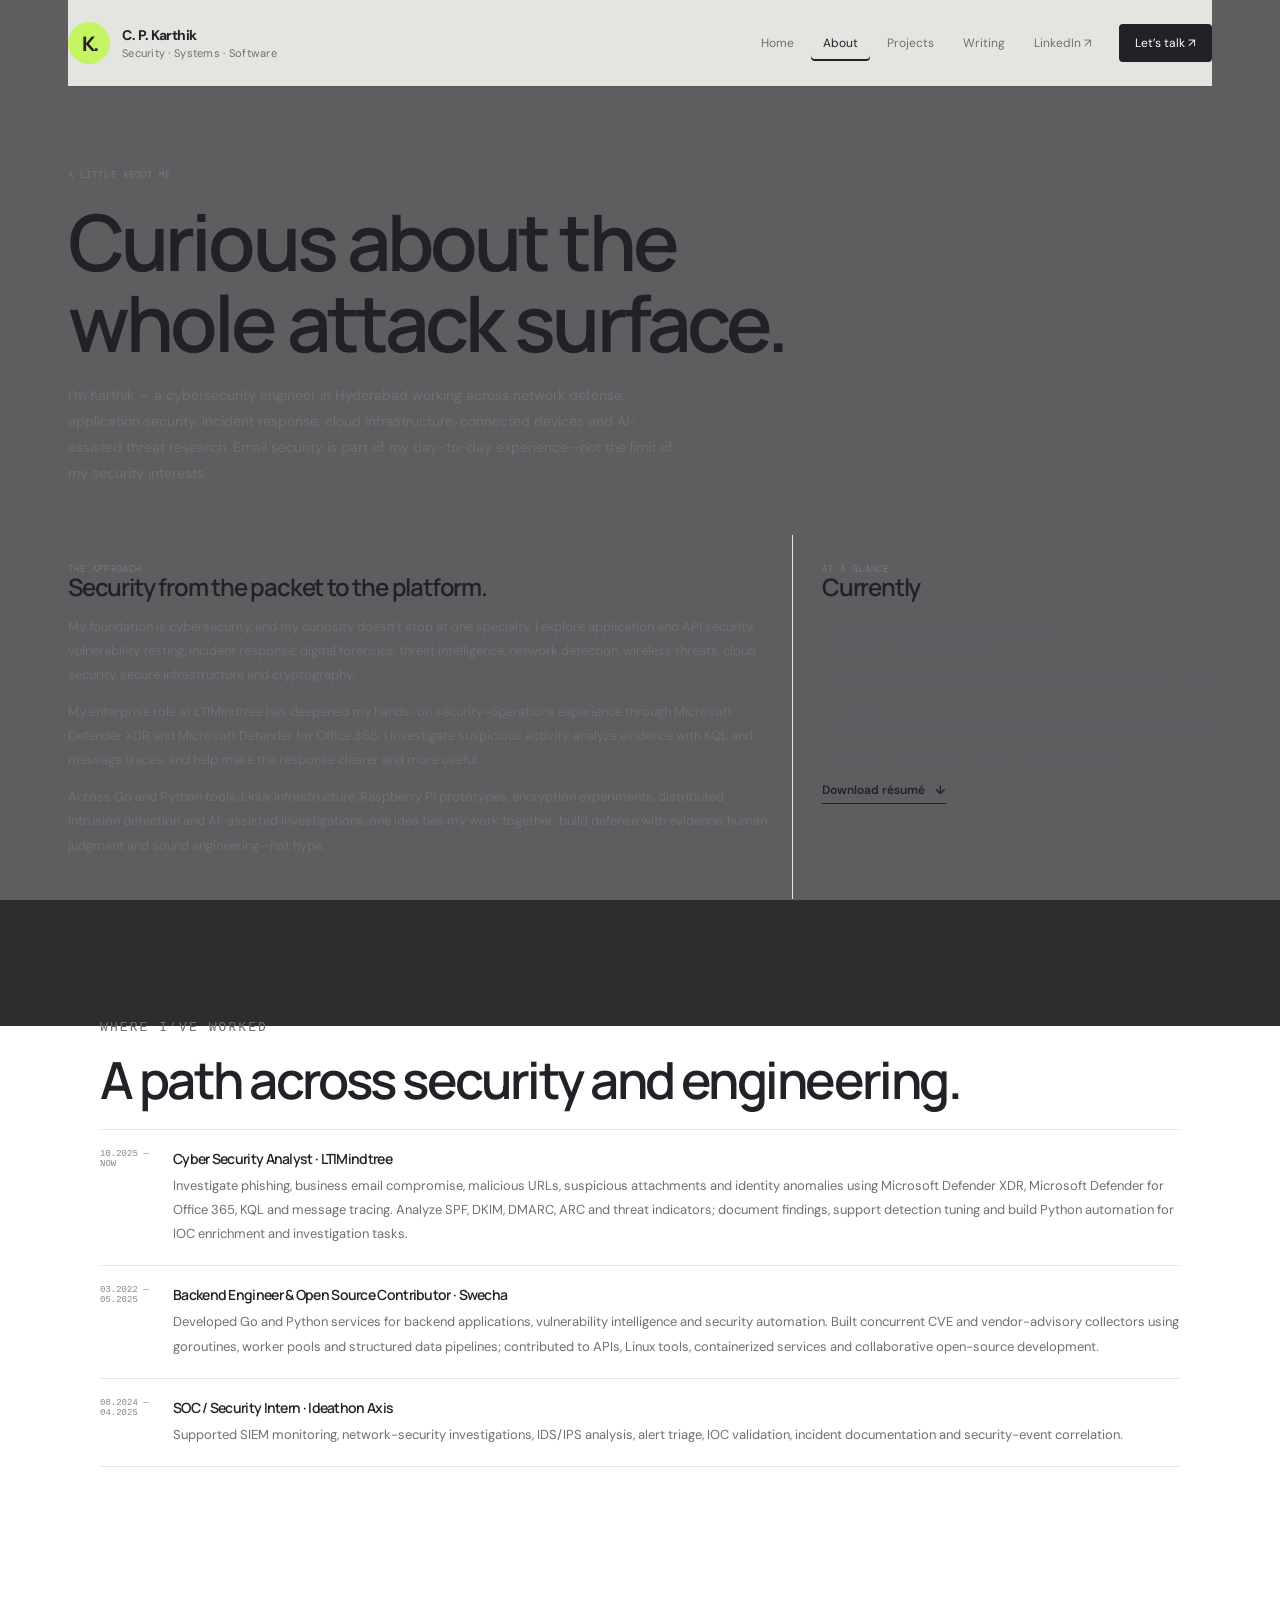
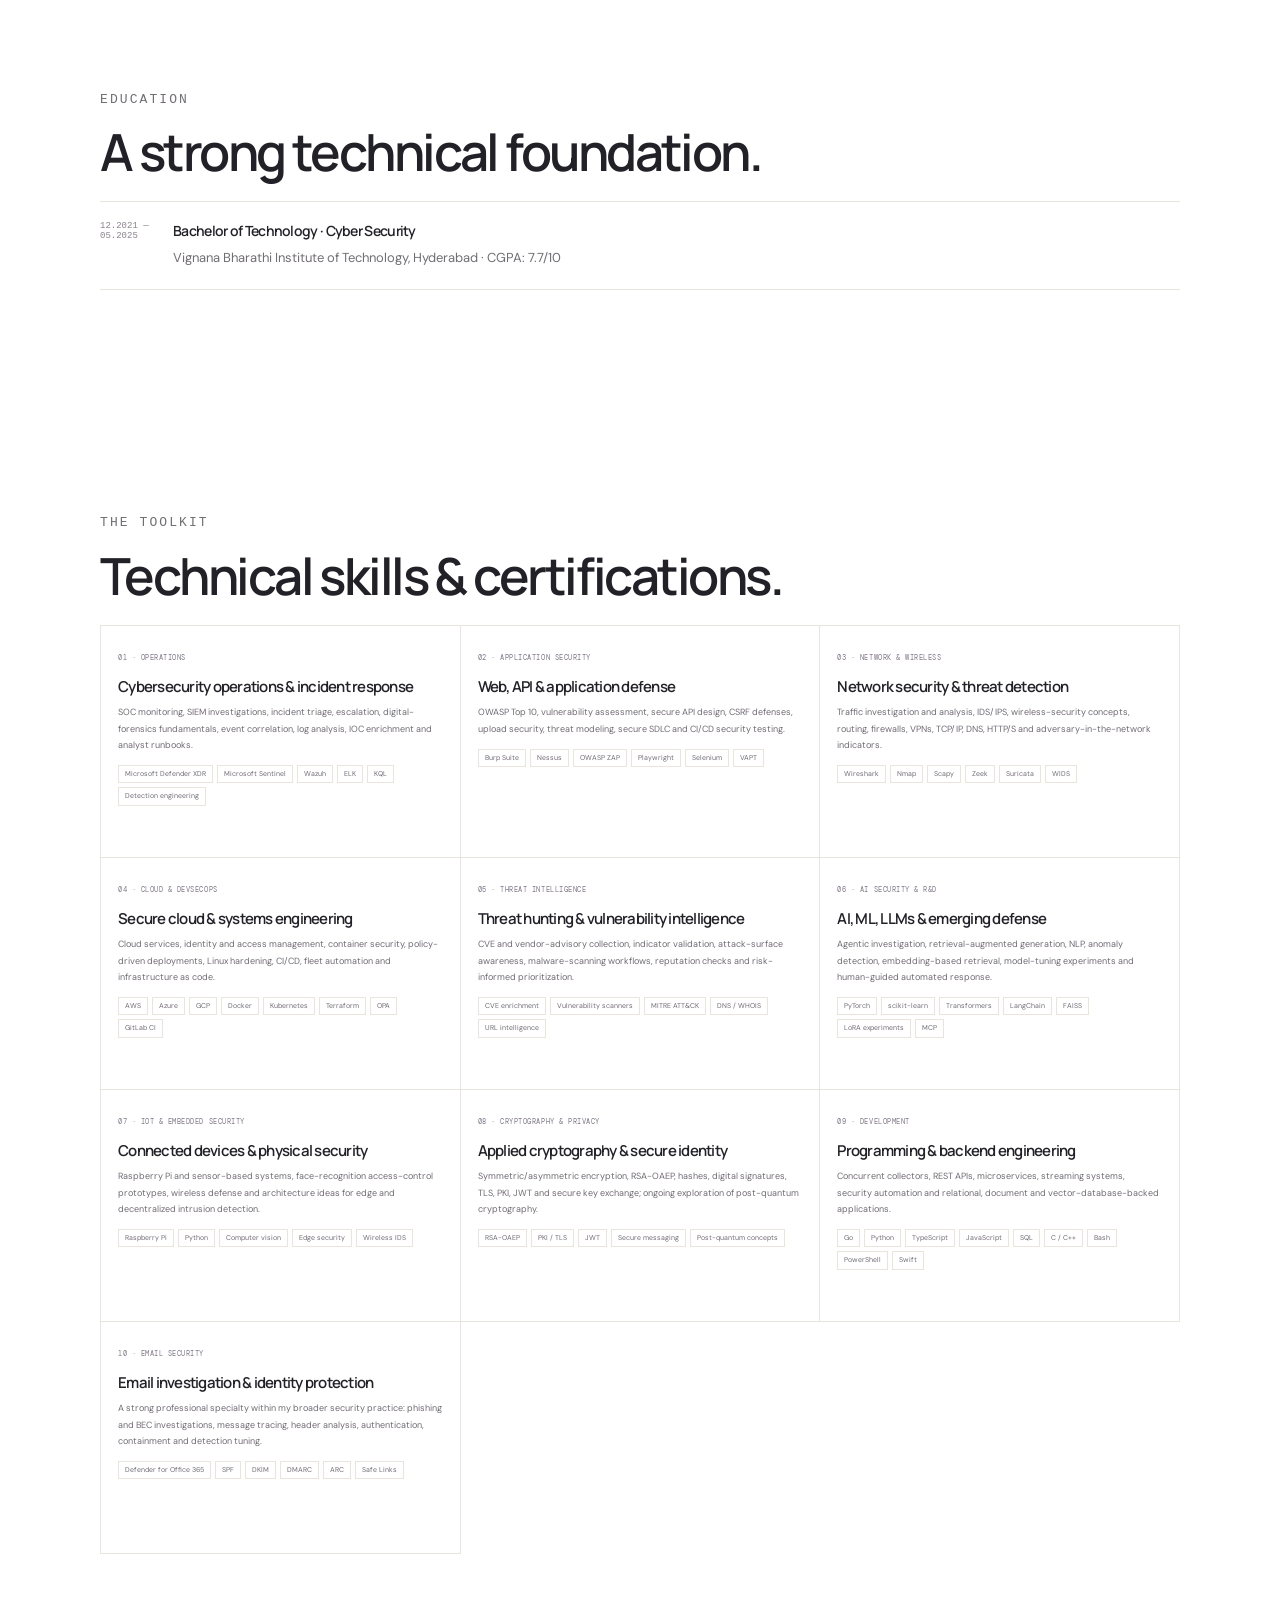
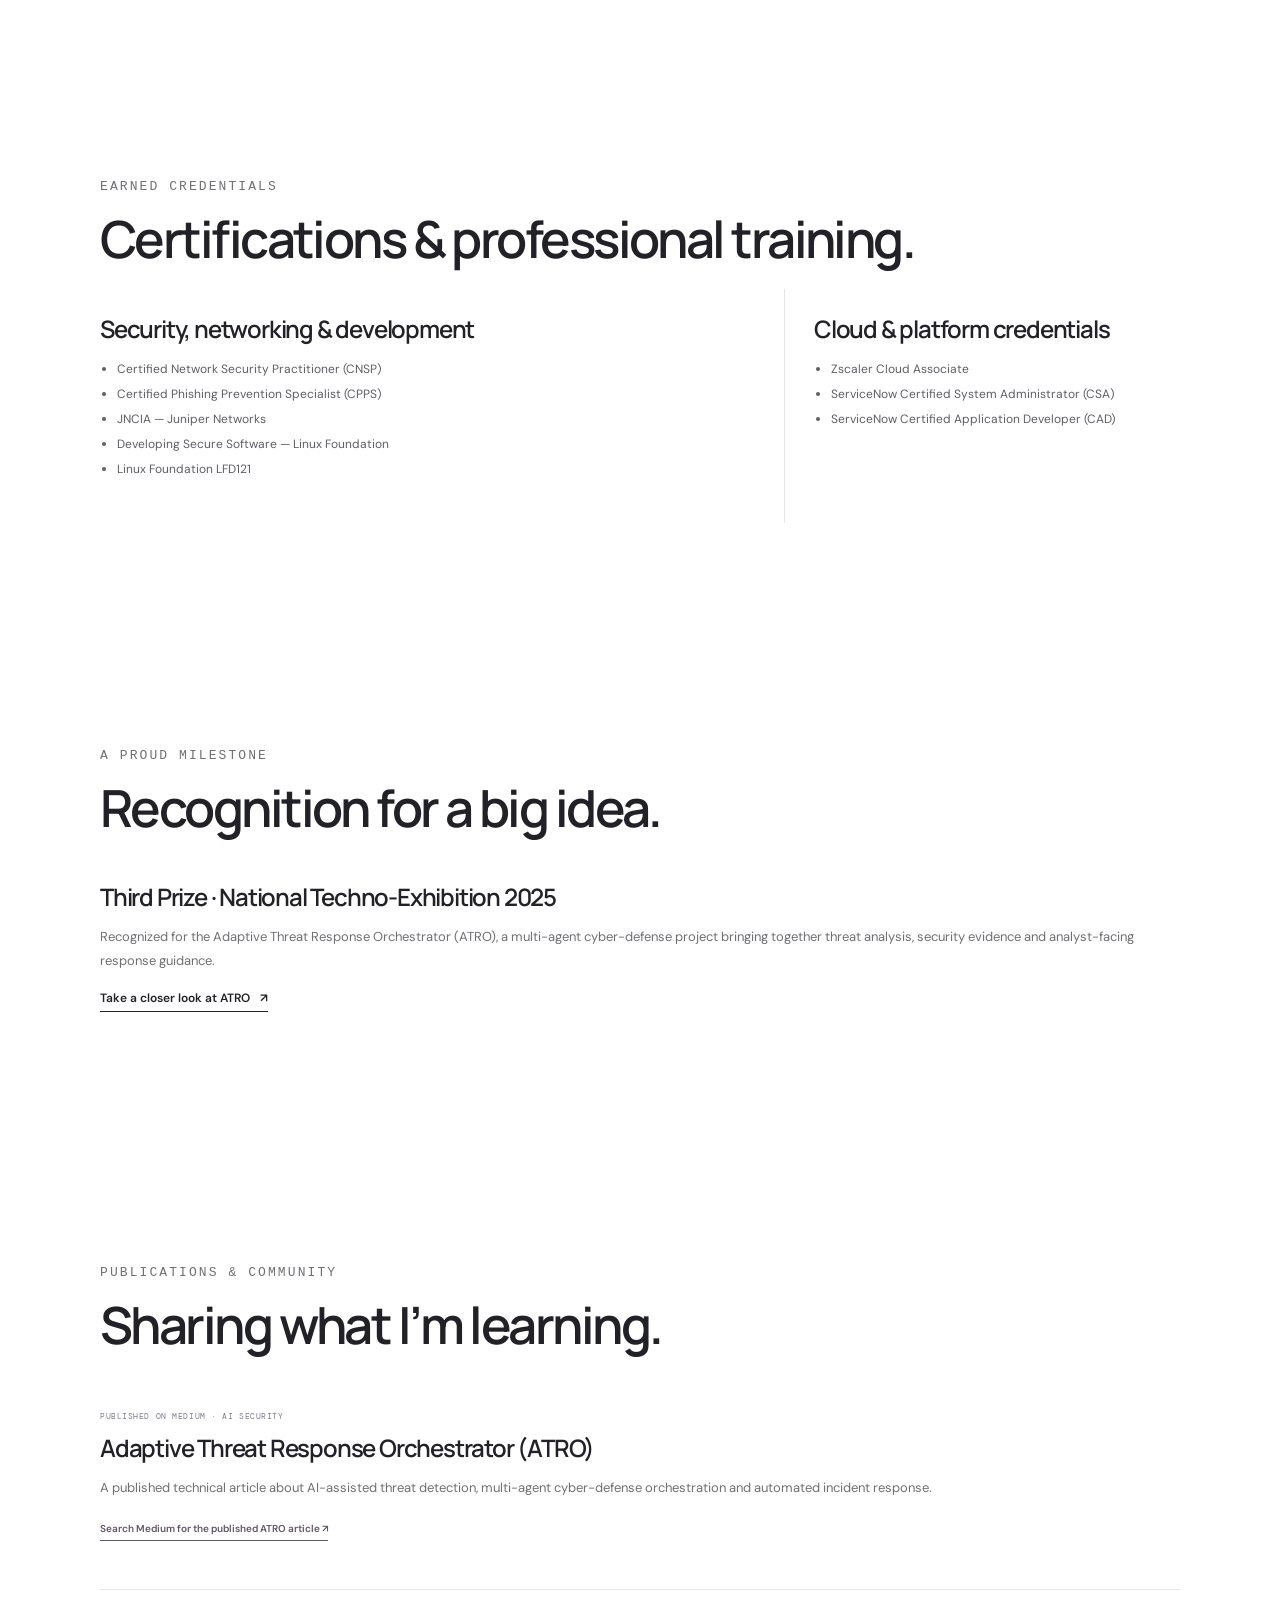
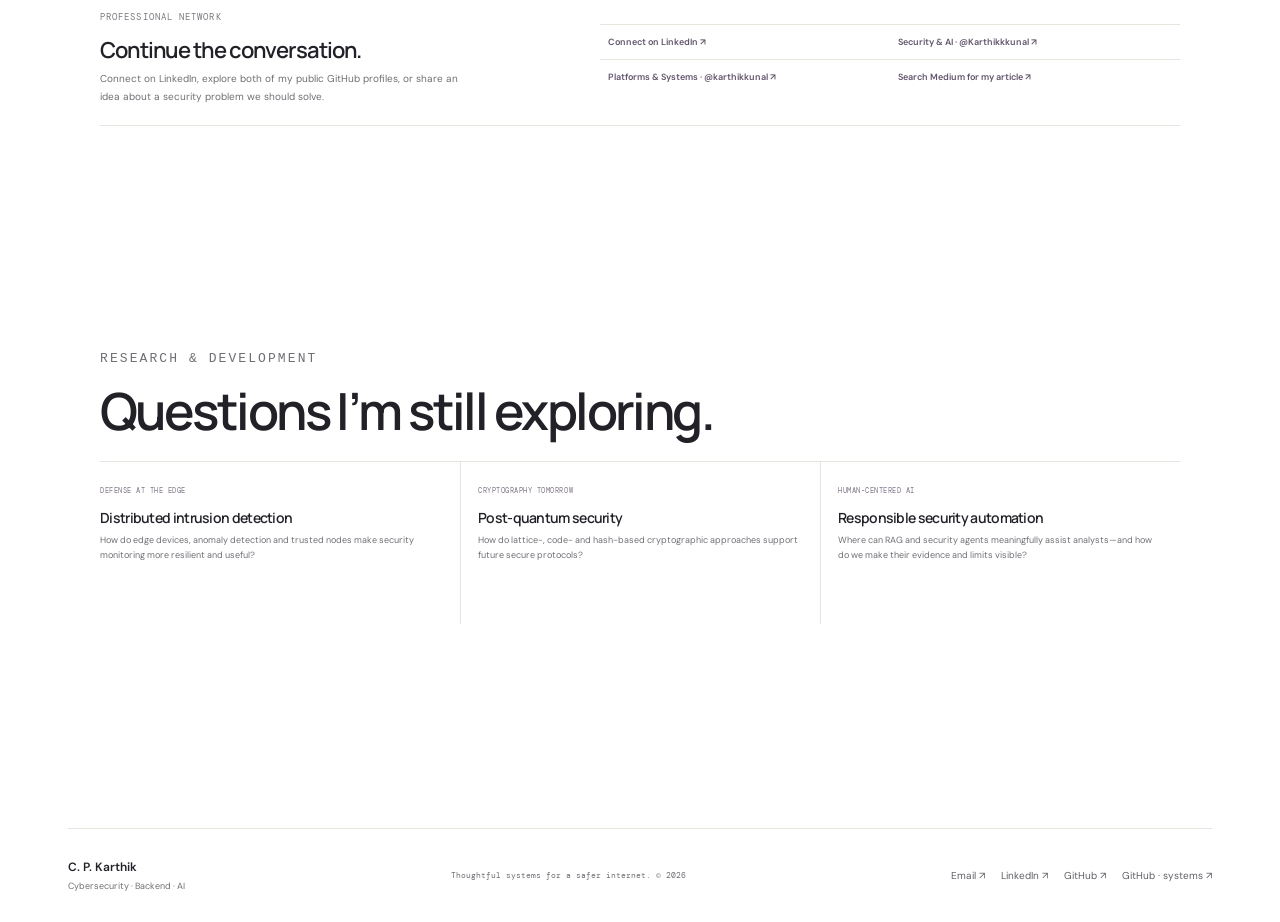
==== commit 29b1ffc4: "Show fixed live threat map across portfolio Co-authored-by: Copilot <223556219+Copilot@users.noreply" ====
--- a/pages/about.html
+++ b/pages/about.html
@@ -18,6 +18,7 @@
 </head>
 <body>
   <a class="skip-link" href="#main">Skip to content</a>
+  <iframe class="threat-map-background" src="https://threatmap.checkpoint.com/" title="Live cyber threat map by Check Point" loading="eager" referrerpolicy="no-referrer" tabindex="-1" aria-hidden="true"></iframe>
   <header class="site-header">
     <a class="identity" href="../index.html" aria-label="C. P. Karthik, home">
       <span class="identity-mark">K.</span><span class="identity-copy"><strong>C. P. Karthik</strong><small>Security · Systems · Software</small></span>
--- a/assets/portfolio.css
+++ b/assets/portfolio.css
@@ -12,11 +12,19 @@
 
 html { scroll-behavior: smooth; scroll-padding-top: 100px; }
 body {
-  background: var(--canvas);
+  position: relative;
+  isolation: isolate;
+  background: transparent;
   color: var(--ink);
   font-family: "DM Sans", "Manrope", sans-serif;
 }
-body::before, .page-noise { display: none; }
+body::before {
+  z-index: -1;
+  display: block;
+  background: rgb(248 247 243 / 24%);
+  mask-image: none;
+}
+.page-noise { display: none; }
 ::selection { background: var(--accent); color: var(--ink); }
 a { color: inherit; }
 .skip-link {
@@ -38,7 +46,7 @@
   position: sticky;
   border: 0;
   border-radius: 0;
-  background: var(--canvas);
+  background: rgb(248 247 243 / 88%);
   box-shadow: 0 1px 0 rgb(35 33 40 / 9%);
   backdrop-filter: none;
 }
@@ -83,14 +91,19 @@
 }
 .menu-btn span { margin-left: 8px; color: var(--muted-ink); }
 .home-page .hero {
+  position: relative;
+  isolation: isolate;
+  overflow: hidden;
   display: block;
   width: 100%;
   min-height: min(710px, calc(100vh - 86px));
   margin: 0;
   padding: 0 max(32px, calc((100% - var(--page-width)) / 2));
-  background: var(--aubergine);
+  background: transparent;
   color: #fff;
 }
+.threat-map-background { position: fixed; z-index: -2; top: -14vh; right: 0; bottom: auto; left: 0; display: block; width: 100%; height: 128vh; border: 0; background: #111014; opacity: .88; pointer-events: none; }
+.home-page .hero::before { position: absolute; z-index: 1; inset: 0; background: linear-gradient(90deg, rgb(40 35 48 / 62%) 0%, rgb(40 35 48 / 43%) 42%, rgb(40 35 48 / 16%) 100%), linear-gradient(0deg, rgb(40 35 48 / 22%), transparent 72%); content: ""; pointer-events: none; }
 .hero-inner {
   display: grid;
   width: 100%;
@@ -98,6 +111,7 @@
   min-height: min(710px, calc(100vh - 86px));
   margin: 0 auto;
   position: relative;
+  z-index: 2;
   grid-template-columns: .99fr 1.01fr;
   grid-template-rows: 1fr auto;
   align-items: center;
@@ -164,17 +178,23 @@
   aspect-ratio: 1 / .87;
   place-self: center end;
   overflow: hidden;
-  background: #a79db7;
+  background: transparent;
   isolation: isolate;
 }
-.hero-art::after { position: absolute; z-index: -1; inset: 0; background: linear-gradient(140deg, transparent 45%, rgb(38 31 47 / 17%)); content: ""; }
+.hero-art::after { position: absolute; z-index: 1; inset: 0; background: linear-gradient(140deg, rgb(18 16 22 / 9%) 5%, transparent 45%, rgb(38 31 47 / 18%)); content: ""; pointer-events: none; }
+.hero-visual { position: relative; z-index: 1; display: flex; width: min(100%, 508px); flex-direction: column; justify-self: end; gap: 8px; }
 .art-grid {
   position: absolute;
+  z-index: 2;
   inset: 0;
-  opacity: .15;
+  opacity: .11;
   background-image: linear-gradient(rgb(35 33 40 / 26%) 1px, transparent 1px), linear-gradient(90deg, rgb(35 33 40 / 26%) 1px, transparent 1px);
   background-size: 36px 36px;
 }
+.security-canvas { position: absolute; z-index: 3; inset: 0; width: 100%; height: 100%; opacity: .49; pointer-events: none; }
+.hero-art > .art-ring, .hero-art > .art-orbit, .hero-art > .art-center { display: none; }
+.map-credit { align-self: flex-end; color: rgb(255 255 255 / 72%); font-family: "DM Mono", monospace; font-size: 8px; letter-spacing: .08em; }
+.map-credit:hover { color: var(--accent); }
 .art-ring, .art-orbit { position: absolute; top: 50%; left: 50%; border-radius: 50%; transform: translate(-50%, -50%); }
 .art-ring { border: 1px solid rgb(255 255 255 / 29%); }
 .art-ring-one { width: 68%; aspect-ratio: 1; }
@@ -413,6 +433,7 @@
 /* Cybersecurity disciplines, professional recognition and the interactive 4D hero. */
 .hero-art { perspective: 1150px; transition: transform .2s ease-out; }
 .security-canvas { position: absolute; z-index: 1; inset: 0; width: 100%; height: 100%; pointer-events: none; }
+.hero-art > .security-canvas { z-index: 3; }
 .art-label, .art-index, .art-corner { z-index: 2; }
 .ticker-track { will-change: transform; }
 .disciplines-section { padding-top: 66px; padding-bottom: 80px; }
@@ -570,6 +591,7 @@
   .home-page .hero { min-height: 0; padding: 0 32px; }
   .hero-inner { min-height: 0; padding: 60px 0 28px; grid-template-columns: 1fr .87fr; gap: 28px; }
   .hero h1 { font-size: clamp(42px, 6vw, 59px); }
+  .hero-visual { width: min(100%, 508px); justify-self: end; }
   .hero-art { width: 100%; }
   .hero-footnote { margin-top: 41px; font-size: 9px; }
   .scroll-cue { margin-top: 10px; }
@@ -592,6 +614,7 @@
 
 @media (max-width: 650px) {
   .site-header { width: calc(100% - 36px); min-height: 71px; }
+  .threat-map-background { top: -70vh; height: 160vh; }
   .identity-mark { width: 37px; height: 37px; }
   .identity { gap: 10px; }
   .identity strong { font-size: 12px; }
@@ -607,7 +630,8 @@
   .btn { min-height: 45px; padding: 0 13px; font-size: 11px; }
   .hero-resume { font-size: 10px; }
   .hero-footnote { margin-top: 28px; font-size: 8px; }
-  .hero-art { width: min(100%, 430px); justify-self: center; aspect-ratio: 1.3; }
+  .hero-visual { width: min(100%, 430px); justify-self: center; }
+  .hero-art { width: 100%; justify-self: center; aspect-ratio: 1.3; }
   .art-center { width: 68px; height: 68px; font-size: 28px; }
   .art-orbit-one { width: 68%; }
   .art-label-top { top: 14px; left: 14px; }
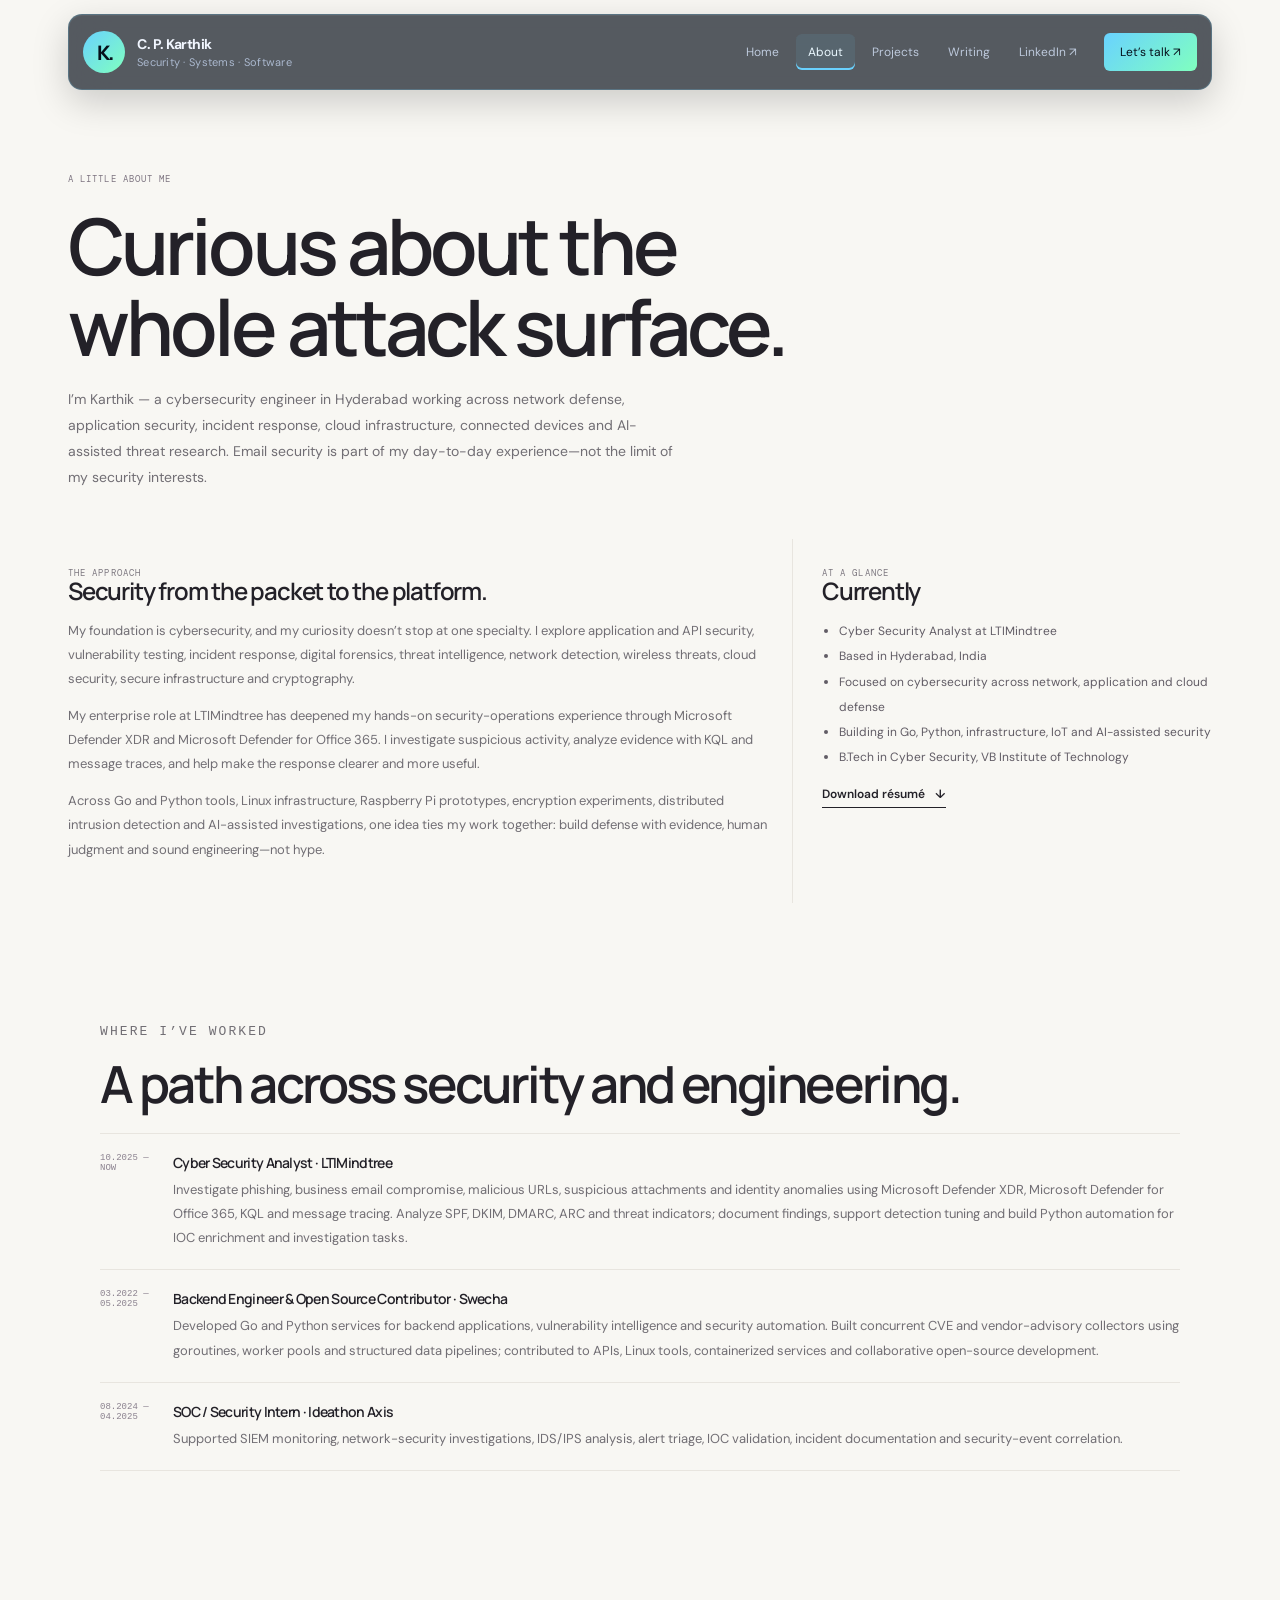
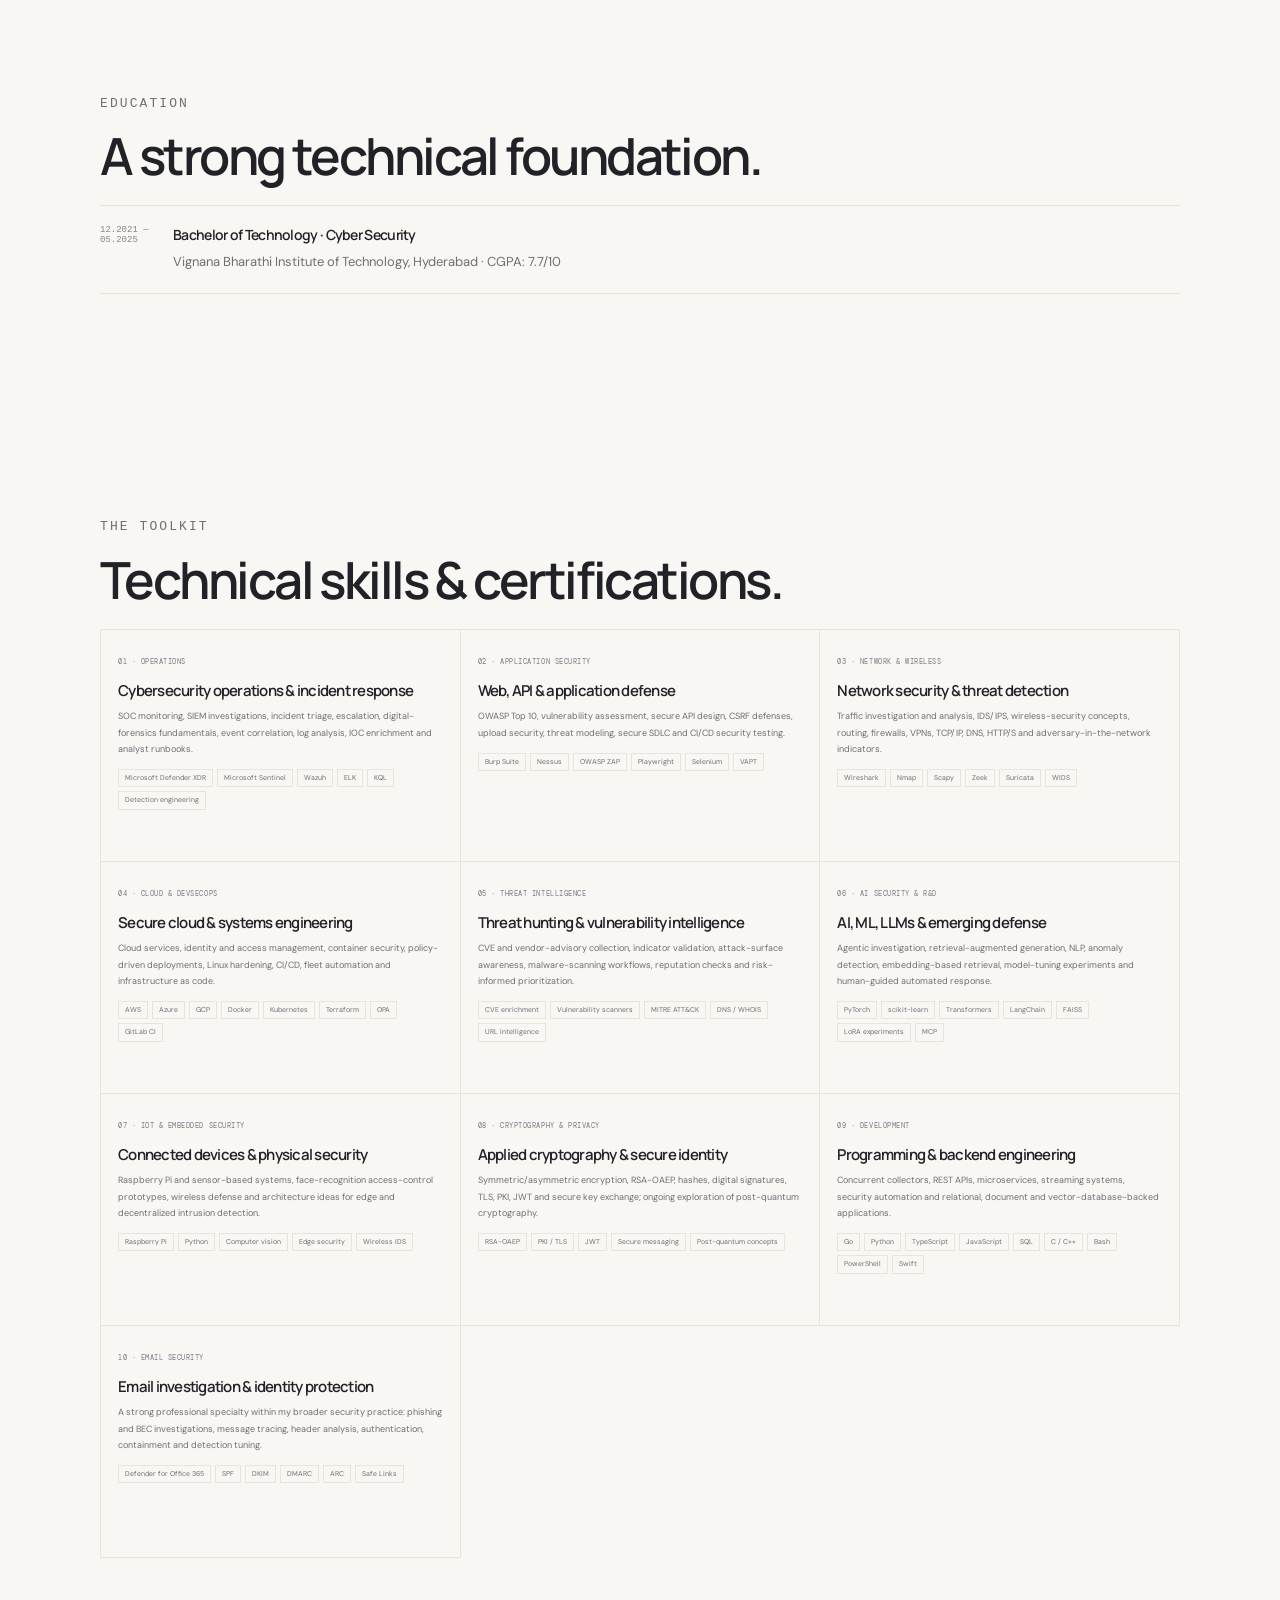
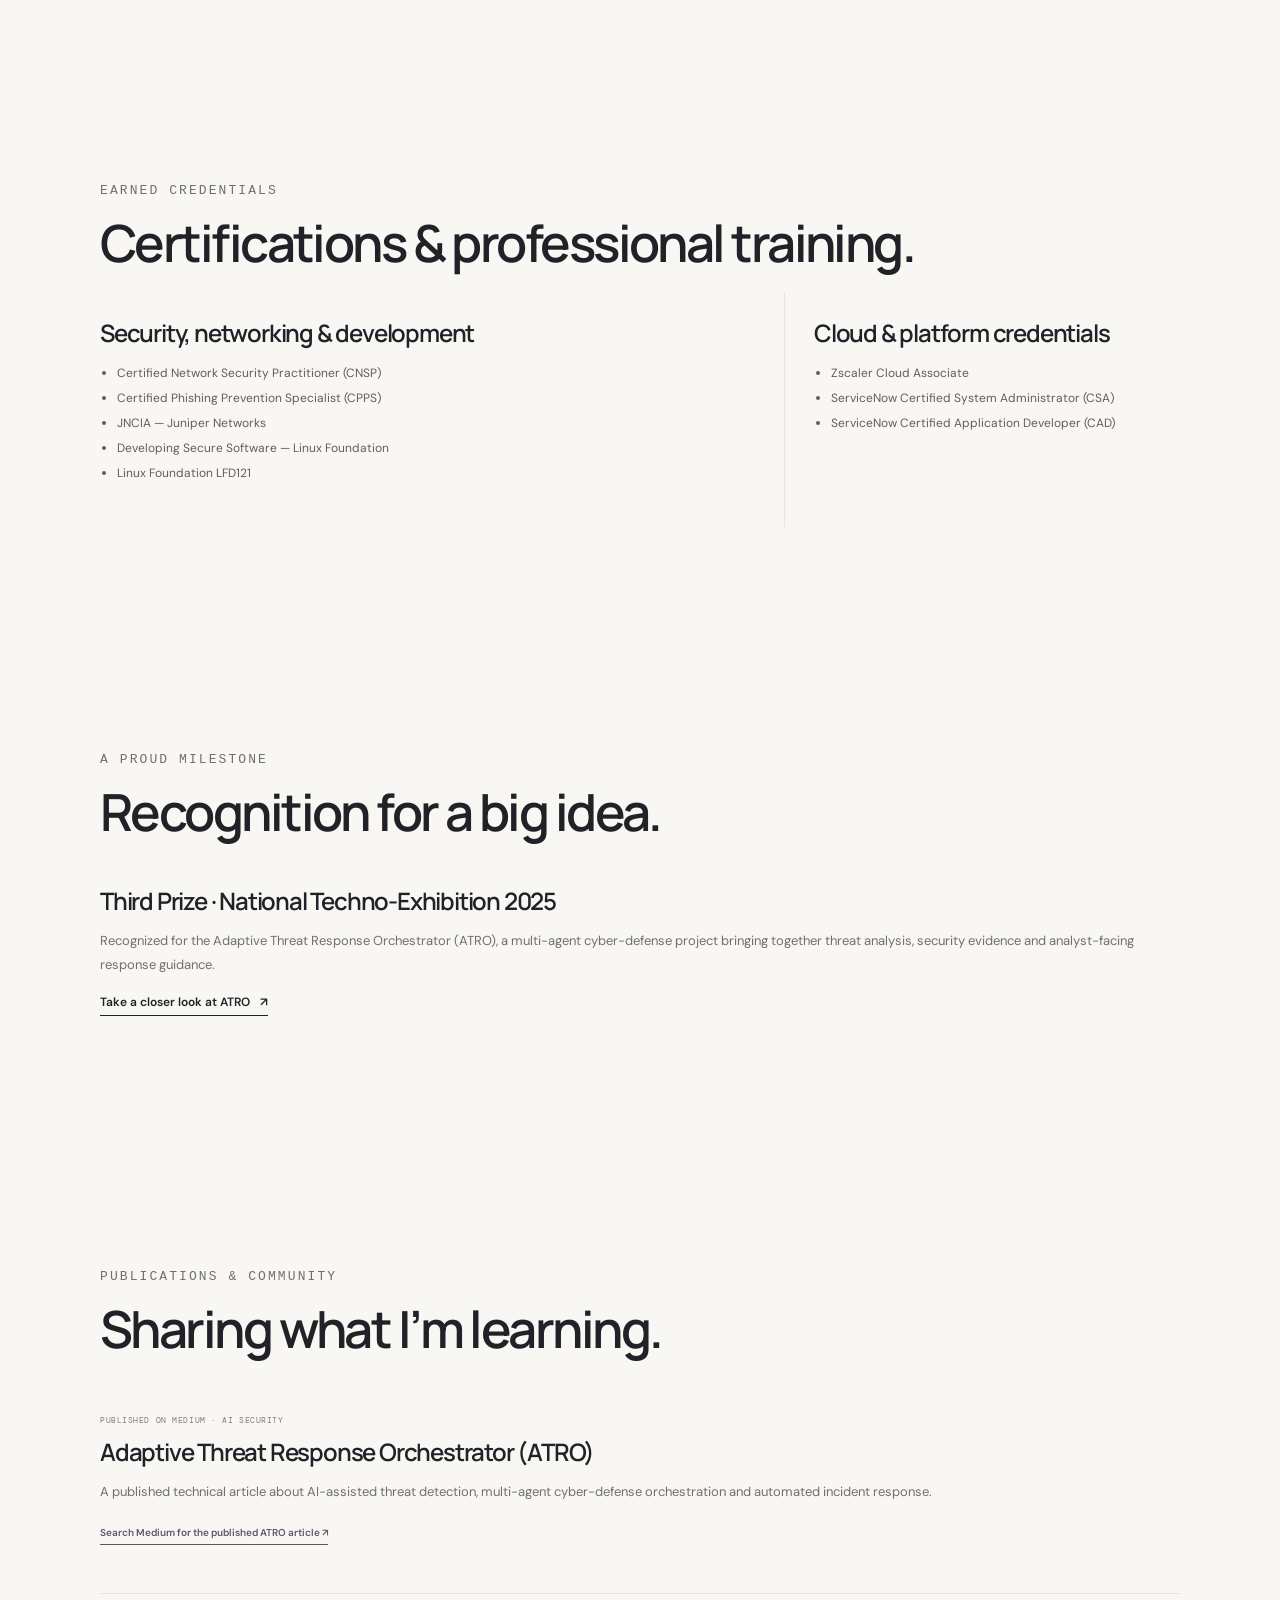
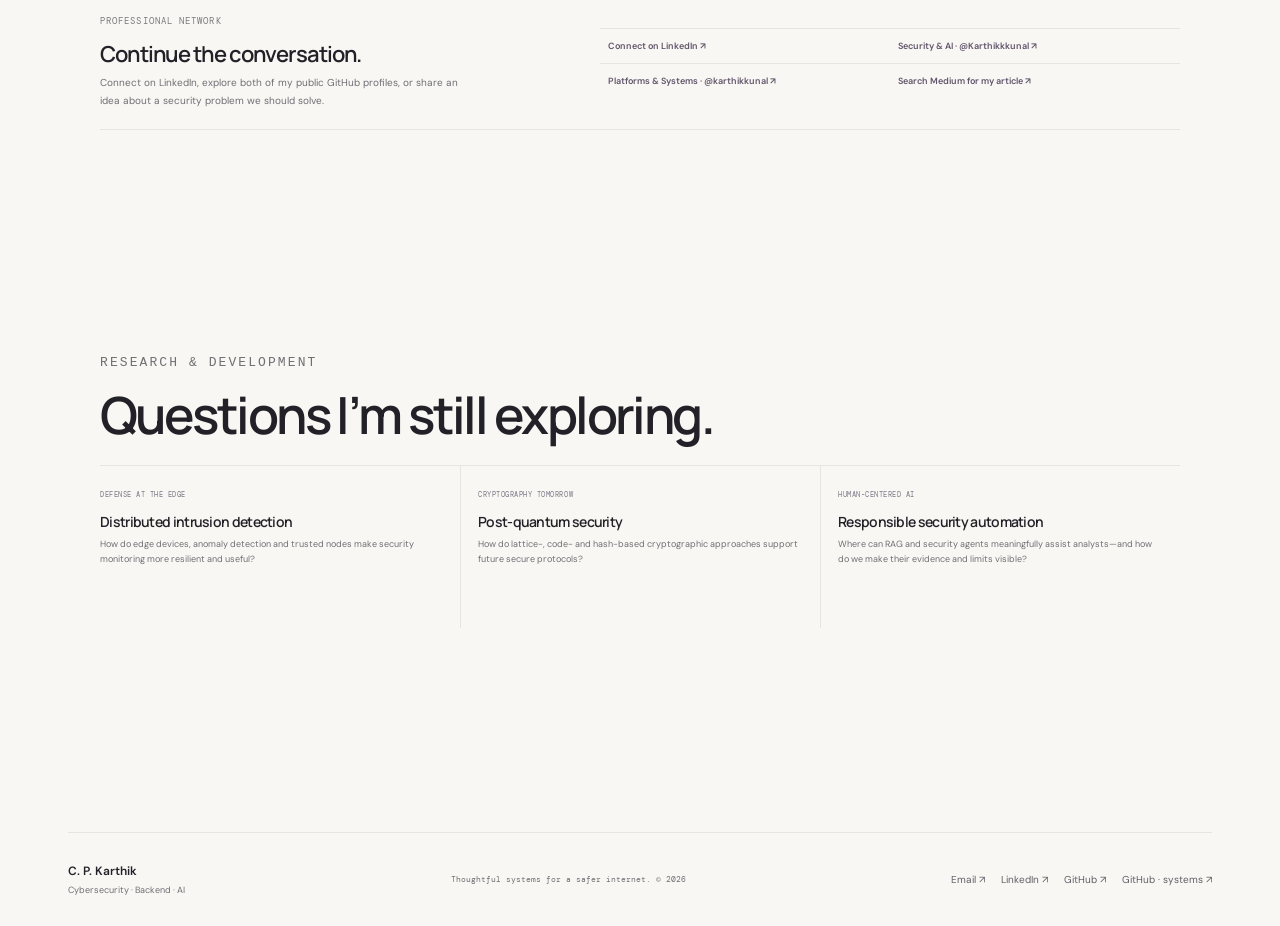
==== commit 900e2fe4: "Move live threat map into homepage panel Co-authored-by: Copilot <223556219+Copilot@users.noreply.gi" ====
--- a/pages/about.html
+++ b/pages/about.html
@@ -18,7 +18,6 @@
 </head>
 <body>
   <a class="skip-link" href="#main">Skip to content</a>
-  <iframe class="threat-map-background" src="https://threatmap.checkpoint.com/" title="Live cyber threat map by Check Point" loading="eager" referrerpolicy="no-referrer" tabindex="-1" aria-hidden="true"></iframe>
   <header class="site-header">
     <a class="identity" href="../index.html" aria-label="C. P. Karthik, home">
       <span class="identity-mark">K.</span><span class="identity-copy"><strong>C. P. Karthik</strong><small>Security · Systems · Software</small></span>
--- a/assets/portfolio.css
+++ b/assets/portfolio.css
@@ -14,15 +14,12 @@
 body {
   position: relative;
   isolation: isolate;
-  background: transparent;
+  background: var(--canvas);
   color: var(--ink);
   font-family: "DM Sans", "Manrope", sans-serif;
 }
 body::before {
-  z-index: -1;
-  display: block;
-  background: rgb(248 247 243 / 24%);
-  mask-image: none;
+  display: none;
 }
 .page-noise { display: none; }
 ::selection { background: var(--accent); color: var(--ink); }
@@ -40,15 +37,17 @@
 .skip-link:focus { transform: translateY(0); }
 .site-header {
   width: min(var(--page-width), calc(100% - 64px));
-  min-height: 86px;
-  margin: 0 auto;
-  padding: 0;
+  min-height: 76px;
+  margin: 14px auto 0;
   position: sticky;
-  border: 0;
-  border-radius: 0;
-  background: rgb(248 247 243 / 88%);
-  box-shadow: 0 1px 0 rgb(35 33 40 / 9%);
-  backdrop-filter: none;
+  top: 12px;
+  padding: 10px 14px;
+  border: 1px solid rgb(105 210 255 / 22%);
+  border-radius: 14px;
+  background: rgb(8 15 27 / 68%);
+  box-shadow: 0 12px 36px rgb(0 0 0 / 18%), inset 0 1px rgb(255 255 255 / 5%);
+  backdrop-filter: blur(18px) saturate(145%);
+  -webkit-backdrop-filter: blur(18px) saturate(145%);
 }
 .identity { gap: 12px; }
 .identity-mark {
@@ -57,39 +56,43 @@
   height: 42px;
   place-items: center;
   border-radius: 50%;
-  background: var(--accent);
-  color: var(--ink);
+  background: linear-gradient(135deg, #69d2ff, #80ffbf);
+  color: #06101b;
   font-family: "Manrope", sans-serif;
   font-size: 20px;
   font-weight: 800;
   letter-spacing: -2px;
 }
 .identity-copy { display: grid; gap: 2px; }
-.identity strong { color: var(--ink); font-size: 14px; letter-spacing: -.035em; }
-.identity small { color: var(--muted-ink); font-size: 11px; letter-spacing: .025em; }
+.identity strong { color: #f1f6ff; font-size: 14px; letter-spacing: -.035em; }
+.identity small { color: #aab8ce; font-size: 11px; letter-spacing: .025em; }
 .nav-links { gap: 5px; }
 .nav-links a {
   padding: 10px 12px;
-  border-radius: 4px;
-  color: var(--muted-ink);
+  border-radius: 6px;
+  color: #bdc9dc;
   font-size: 12px;
   transition: color .2s ease, background .2s ease;
 }
 .nav-links a:hover, .nav-links a.active {
-  background: transparent;
-  color: var(--ink);
-}
-.nav-links a.active { box-shadow: inset 0 -2px var(--ink); }
-.nav-links a.nav-contact { margin-left: 10px; padding: 11px 16px; background: var(--ink); color: #fff; }
-.nav-links a.nav-contact:hover { background: #51484f; color: #fff; }
+  background: rgb(105 210 255 / 9%);
+  color: #eaf8ff;
+}
+.nav-links a.active { box-shadow: inset 0 -2px #69d2ff; }
+.nav-links a.nav-contact { margin-left: 10px; padding: 11px 16px; background: linear-gradient(135deg, #69d2ff, #80ffbf); color: #06101b; }
+.nav-links a.nav-contact:hover, .nav-links a.nav-contact.active { background: linear-gradient(135deg, #8addff, #a0ffd0); color: #06101b; }
 .menu-btn {
-  border-color: var(--line);
-  border-radius: 4px;
-  background: transparent;
-  color: var(--ink);
+  border-color: rgb(105 210 255 / 28%);
+  border-radius: 6px;
+  background: rgb(105 210 255 / 7%);
+  color: #eaf0ff;
   font-size: 12px;
 }
-.menu-btn span { margin-left: 8px; color: var(--muted-ink); }
+.menu-btn span { margin-left: 8px; color: #80ffbf; }
+.site-header a:focus-visible, .menu-btn:focus-visible {
+  outline: 2px solid #80ffbf;
+  outline-offset: 3px;
+}
 .home-page .hero {
   position: relative;
   isolation: isolate;
@@ -99,10 +102,9 @@
   min-height: min(710px, calc(100vh - 86px));
   margin: 0;
   padding: 0 max(32px, calc((100% - var(--page-width)) / 2));
-  background: transparent;
+  background: #11151e;
   color: #fff;
 }
-.threat-map-background { position: fixed; z-index: -2; top: -14vh; right: 0; bottom: auto; left: 0; display: block; width: 100%; height: 128vh; border: 0; background: #111014; opacity: .88; pointer-events: none; }
 .home-page .hero::before { position: absolute; z-index: 1; inset: 0; background: linear-gradient(90deg, rgb(40 35 48 / 62%) 0%, rgb(40 35 48 / 43%) 42%, rgb(40 35 48 / 16%) 100%), linear-gradient(0deg, rgb(40 35 48 / 22%), transparent 72%); content: ""; pointer-events: none; }
 .hero-inner {
   display: grid;
@@ -236,6 +238,49 @@
 @keyframes ticker-slide { to { transform: translateX(-50%); } }
 .section { width: min(var(--page-width), calc(100% - 64px)); padding: 104px 0; margin: 0 auto; }
 .section-number { display: block; color: #7d7880; font-size: 9px; letter-spacing: .12em; }
+.threat-monitor-section {
+  display: grid;
+  grid-template-columns: .72fr 1.28fr;
+  align-items: center;
+  gap: 42px;
+  padding-top: 76px;
+  padding-bottom: 76px;
+}
+.threat-monitor-copy h2 {
+  margin: 18px 0 12px;
+  color: var(--ink);
+  font-size: clamp(29px, 3.6vw, 42px);
+}
+.threat-monitor-copy p {
+  max-width: 330px;
+  color: var(--muted-ink);
+  font-size: 12px;
+  line-height: 1.8;
+}
+.threat-monitor-copy a {
+  display: inline-block;
+  margin-top: 10px;
+  color: #49687b;
+  font-family: "DM Mono", monospace;
+  font-size: 9px;
+  letter-spacing: .06em;
+}
+.threat-monitor-copy a:hover { color: #087da6; }
+.threat-monitor-frame {
+  height: 300px;
+  overflow: hidden;
+  border: 1px solid rgb(105 210 255 / 25%);
+  border-radius: 12px;
+  background: #11151e;
+  box-shadow: 0 18px 44px rgb(8 15 27 / 14%);
+}
+.threat-monitor-frame iframe {
+  display: block;
+  width: 100%;
+  height: 100%;
+  border: 0;
+  background: #11151e;
+}
 .intro-label { display: flex; justify-content: space-between; align-items: center; gap: 15px; }
 .intro-coordinate { color: #8d8890; font-size: 9px; letter-spacing: .08em; }
 .intro-layout { display: grid; grid-template-columns: 1.05fr .8fr; align-items: start; gap: 55px; padding: 42px 0 63px; }
@@ -583,10 +628,10 @@
 .subpage .research-about-grid article p { margin: 0; font-size: 9px; line-height: 1.75; }
 
 @media (max-width: 900px) {
-  .site-header { width: calc(100% - 40px); min-height: 76px; }
-  .nav-links { top: 67px; left: auto; right: 0; width: 235px; gap: 3px; padding: 12px; border: 1px solid var(--line); border-radius: 3px; background: var(--canvas); box-shadow: 0 15px 40px rgb(35 33 40 / 10%); }
+  .site-header { width: calc(100% - 40px); min-height: 71px; }
+  .nav-links { top: calc(100% + 9px); left: auto; right: 0; width: 235px; gap: 3px; padding: 12px; border: 1px solid rgb(105 210 255 / 24%); border-radius: 10px; background: rgb(8 15 27 / 92%); box-shadow: 0 15px 40px rgb(0 0 0 / 30%); backdrop-filter: blur(18px) saturate(145%); -webkit-backdrop-filter: blur(18px) saturate(145%); }
   .nav-links a { width: 100%; padding: 12px; }
-  .nav-links a.active { box-shadow: inset 2px 0 var(--ink); }
+  .nav-links a.active { box-shadow: inset 2px 0 #69d2ff; }
   .nav-links a.nav-contact { margin: 5px 0 0; }
   .home-page .hero { min-height: 0; padding: 0 32px; }
   .hero-inner { min-height: 0; padding: 60px 0 28px; grid-template-columns: 1fr .87fr; gap: 28px; }
@@ -613,8 +658,7 @@
 }
 
 @media (max-width: 650px) {
-  .site-header { width: calc(100% - 36px); min-height: 71px; }
-  .threat-map-background { top: -70vh; height: 160vh; }
+  .site-header { width: calc(100% - 36px); min-height: 68px; padding: 9px 11px; }
   .identity-mark { width: 37px; height: 37px; }
   .identity { gap: 10px; }
   .identity strong { font-size: 12px; }
@@ -641,6 +685,9 @@
   .ticker-track { gap: 20px; padding: 12px 0; }
   .ticker-track span { font-size: 8px; }
   .section, .subpage { width: calc(100% - 42px); padding: 73px 0; }
+  .threat-monitor-section { grid-template-columns: 1fr; gap: 22px; padding-top: 60px; padding-bottom: 60px; }
+  .threat-monitor-copy h2 { margin-top: 12px; }
+  .threat-monitor-frame { height: 270px; }
   .intro-label { align-items: flex-start; }
   .section-number, .intro-coordinate { font-size: 8px; }
   .intro-coordinate { text-align: right; }
